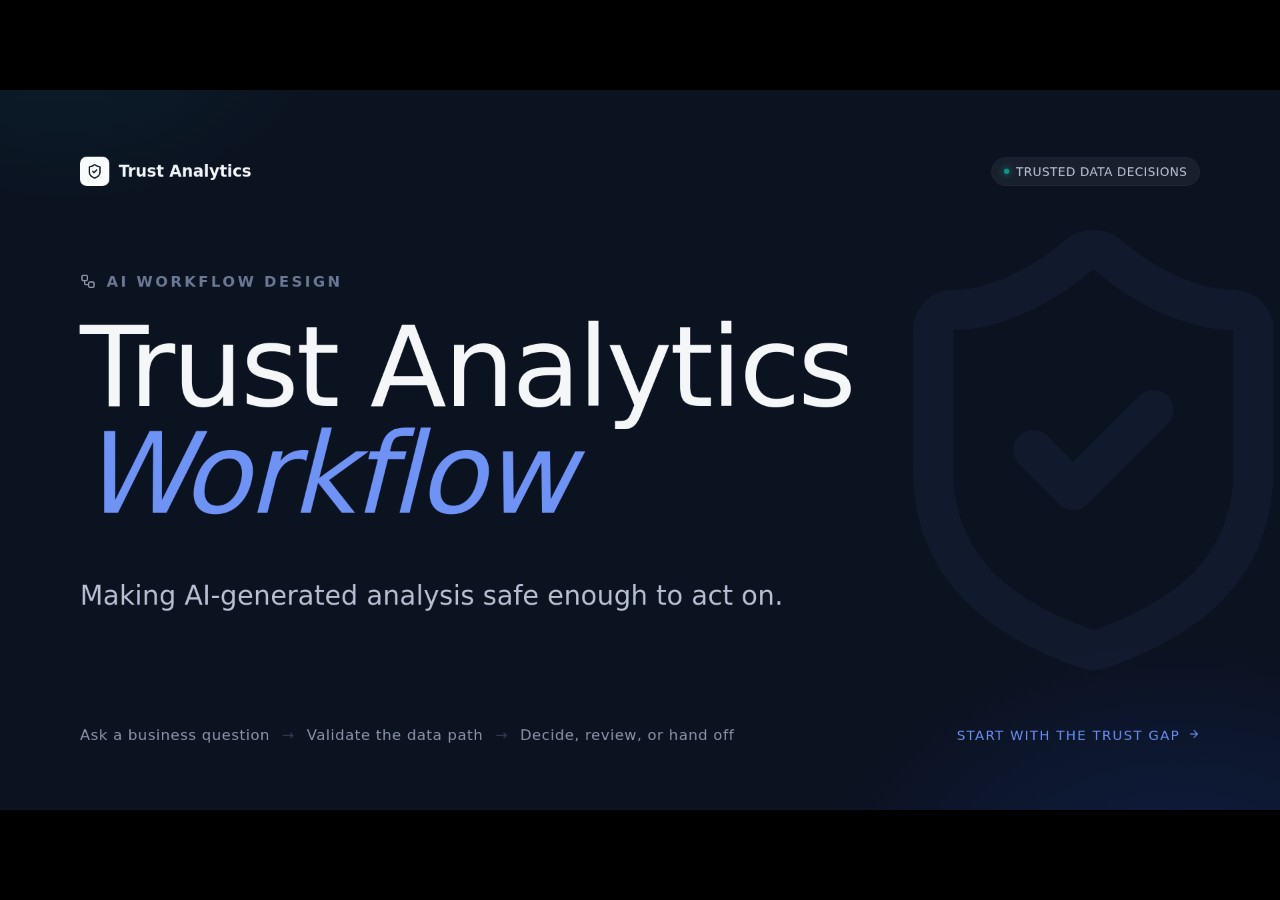
==== deck/index.html @ ba7627d0 "Add trust analytics presentation deck" ====
<!DOCTYPE html>
<html lang="en">
<head>
  <meta charset="UTF-8" />
  <meta name="viewport" content="width=device-width, initial-scale=1.0" />
  <title>Trust Analytics Workflow</title>

  <link rel="preconnect" href="https://api.fontshare.com" crossorigin />
  <link rel="preconnect" href="https://fonts.gstatic.com" crossorigin />
  <link href="https://api.fontshare.com/v2/css?f[]=general-sans@400,500,600,700&display=swap" rel="stylesheet" />
  <link href="https://fonts.googleapis.com/css2?family=JetBrains+Mono:wght@400;500;600&display=swap" rel="stylesheet" />

  <link rel="stylesheet" href="css/tokens.css" />
  <link rel="stylesheet" href="css/base.css" />
  <link rel="stylesheet" href="css/slides.css" />

  <script type="application/json" id="speaker-notes">
[
  "Start with the trust question: AI can produce analysis, but can the business safely act on it?",
  "Use the multi-asset promotion example to make the trust gap concrete: SQL and charts are useful, but teams still need table, transaction, and source checks.",
  "Frame chat as the ideal starting point, then explain why production analytics needs control points around the model.",
  "Present the workflow as a control system: ask, shape, validate, route. The model does not just return text; the product creates a safe next action.",
  "Zoom into routing. A validated answer becomes a trust state: safe, needs evidence, or blocked.",
  "Explain the main design decision: one analysis needs three product surfaces because three users ask different trust questions.",
  "Use the screenshots as product proof: the workflow appears as decision, evidence, and escalation screens.",
  "Make the thesis explicit: UX is not decoration. It narrows the model task and exposes uncertainty.",
  "Close the main story: trusted AI analytics needs answer, evidence, action, and escalation.",
  "Appendix A: show that the UI reads a structured product contract, not raw LLM prose.",
  "Appendix B: show the call path and emphasise explicit cache, failure, and audit states.",
  "Appendix C: show production guardrails: read-only SQL, pre-flight, source reconciliation, audit-first failure, exports, and telemetry."
]
  </script>
</head>
<body>
  <deck-stage width="1920" height="1080" no-rail>

    <section class="slide-dark s-cover" data-label="01 Trust Analytics Workflow">
      <div class="backdrop"></div>
      <span class="ico glyph" data-icon="shield-check" data-size="720" aria-hidden="true"></span>

      <div class="brand-row">
        <div class="brand">
          <span class="logo"><span data-icon="shield-check"></span></span>
          <span>Trust Analytics</span>
        </div>
        <span class="meta-pill"><span class="dot"></span>Trusted data decisions</span>
      </div>

      <div class="hero">
        <span class="eyebrow"><span class="ico" data-icon="workflow"></span>AI workflow design</span>
        <h1>Trust Analytics<br /><span class="accent">Workflow</span></h1>
        <p class="sub">Making AI-generated analysis safe enough to act on.</p>
      </div>

      <div class="footer">
        <div class="footline">
          <span>Ask a business question</span>
          <span class="sep">→</span>
          <span>Validate the data path</span>
          <span class="sep">→</span>
          <span>Decide, review, or hand off</span>
        </div>
        <span class="arrow"><span>Start with the trust gap</span><span class="ico" data-icon="arrow-right" data-size="18"></span></span>
      </div>
    </section>

    <section class="s-problem" data-label="02 The Trust Gap">
      <div class="head">
        <span class="eyebrow"><span class="ico" data-icon="message-circle-question"></span>The problem</span>
        <h1 class="title">AI can generate SQL and charts. People still need a reason to trust them.</h1>
      </div>

      <div class="body">
        <div class="scenario">
          <span class="quote-mark" aria-hidden="true">&ldquo;</span>
          <span class="scenario-label">Client context</span>
          <p class="context-line">A multi-asset trading platform is planning next month's promotion budget across crypto, gold, FX, GSS, and options.</p>
          <p class="hero-question">"Which asset class should we prioritise?"</p>
          <p>The AI can generate SQL and a chart showing crypto as the strongest completed-GTV campaign focus.</p>
          <div class="check-row">
            <span>Which table?</span>
            <span>Pending transactions?</span>
            <span>Finance vs ops?</span>
          </div>
          <p class="closer">Without those checks, teams either over-trust the output or avoid using it.</p>
        </div>

        <div class="flow">
          <div class="row">
            <div class="trust-panel output-panel">
              <span class="panel-kicker">What AI can generate</span>
              <div class="panel-main">
                <span class="panel-icon"><span data-icon="terminal"></span></span>
                <h3>SQL + chart</h3>
              </div>
              <p>Fast, confident, and useful as a first draft.</p>
            </div>

            <div class="gap-column">
              <span class="gap-pill"><span class="ico" data-icon="alert-triangle" data-size="14"></span>Trust gap</span>
              <div class="gap-break" aria-hidden="true">
                <span></span>
                <span class="break-icon"><span data-icon="alert-triangle" data-size="24"></span></span>
                <span></span>
              </div>
              <p>No proof path</p>
            </div>

            <div class="trust-panel decision-panel">
              <span class="panel-kicker">What the business needs</span>
              <div class="panel-main">
                <span class="panel-icon amber"><span data-icon="target"></span></span>
                <h3>Ready for decision</h3>
              </div>
              <p>Clear status: use it, review it, or stop.</p>
            </div>
          </div>
          <p class="caption-row">The gap is the missing proof between a generated output and a business decision.</p>
        </div>
      </div>

      <p class="footnote"><span class="goal">Goal</span>Turn generated analysis into a clear status: use it, review it, or stop.</p>
    </section>

    <section class="s-false-ideal" data-label="03 Chatbox Alone">
      <div class="head split">
        <div>
          <span class="eyebrow"><span class="ico" data-icon="message-circle-question"></span>Starting point</span>
          <h1 class="title">The ideal interface looks like one chatbox. The real workflow needs more structure.</h1>
        </div>
        <p class="lede">The LLM is the engine. The workflow is the control system that makes its output usable.</p>
      </div>

      <div class="compare-grid">
        <article class="compare-card ideal">
          <span class="compare-kicker">Ideal state</span>
          <h2>Ask once. The model infers everything.</h2>
          <p>Metric definition, source choice, SQL, data warnings, and business recommendation all arrive correctly in one response.</p>
          <div class="chat-illustration">
            <div class="ideal-chat-head">
              <span class="mini-dot"></span>
              <span>AI analyst</span>
            </div>
            <div class="chat-bubble user">Which asset class should we prioritise?</div>
            <div class="chat-bubble assistant">
              <strong>Prioritise crypto.</strong>
              <span>18.3B IDR completed GTV · 48% share</span>
            </div>
            <div class="email-widget">
              <span class="widget-label">Ready to send</span>
              <strong>Leadership email draft</strong>
              <p>Recommend crypto as next month's primary growth lane.</p>
            </div>
          </div>
        </article>

        <article class="compare-card reality">
          <span class="compare-kicker">Production reality</span>
          <h2>Good answers still need control points.</h2>
          <p>The model may choose the wrong source, miss a warning, or sound certain when data definitions disagree.</p>
          <div class="risk-list">
            <span><span data-icon="database"></span> Wrong table or grain</span>
            <span><span data-icon="git-fork"></span> Source definition conflict</span>
            <span><span data-icon="alert-triangle"></span> Hidden warning in a confident answer</span>
          </div>
        </article>
      </div>

    </section>

    <section class="s-workflow" data-label="04 Workflow">
      <div class="head split">
        <div>
          <span class="eyebrow"><span class="ico" data-icon="workflow"></span>What I built</span>
          <h1 class="title">A workflow that turns analysis into action.</h1>
        </div>
        <p class="lede">Every answer must carry a status, source evidence, and the next safe action.</p>
      </div>

      <div class="workflow-map workflow-canvas">
        <div class="canvas-topbar">
          <div class="repo-label">
            <span data-icon="workflow"></span>
            <span>trust-analytics / answer workflow</span>
          </div>
          <div class="run-status"><span class="status-dot"></span>Read-only SQL · explicit routing</div>
        </div>

        <div class="canvas-body">
          <div class="node-row">
            <article class="workflow-node node-blue">
              <div class="node-head">
                <span class="node-icon"><span data-icon="message-circle-question"></span></span>
                <div>
                  <span class="node-type">Input</span>
                  <h3>Ask</h3>
                </div>
              </div>
              <p>"Which asset class should we prioritise?"</p>
              <div class="node-meta"><span>Plain English</span><span>Business owner</span></div>
            </article>

            <span class="node-connector"><span></span><span data-icon="arrow-right"></span></span>

            <article class="workflow-node node-teal">
              <div class="node-head">
                <span class="node-icon"><span data-icon="scan-search"></span></span>
                <div>
                  <span class="node-type">Shape</span>
                  <h3>Make intent explicit</h3>
                </div>
              </div>
              <p>Asset class · completed GTV · next month promotion</p>
              <div class="node-meta"><span>Metric</span><span>Period</span><span>Source</span></div>
            </article>

            <span class="node-connector"><span></span><span data-icon="arrow-right"></span></span>

            <article class="workflow-node node-green">
              <div class="node-head">
                <span class="node-icon"><span data-icon="shield-check"></span></span>
                <div>
                  <span class="node-type">Validate</span>
                  <h3>Check the answer</h3>
                </div>
              </div>
              <p>Run SQL, compare sources, surface warnings.</p>
              <div class="node-meta"><span>Read-only</span><span>QA</span><span>Evidence</span></div>
            </article>

            <span class="node-connector"><span></span><span data-icon="arrow-right"></span></span>

            <article class="workflow-node node-router">
              <div class="node-head">
                <span class="node-icon"><span data-icon="git-branch"></span></span>
                <div>
                  <span class="node-type">Route</span>
                  <h3>Pick the next screen</h3>
                </div>
              </div>
              <p>Trust state becomes a product path.</p>
              <div class="node-meta"><span>Safe</span><span>Review</span><span>Blocked</span></div>
            </article>
          </div>

          <div class="route-output-head">
            <div>
              <span class="output-title"><span data-icon="git-branch"></span>Route outputs</span>
              <p>Each validated answer lands in one product surface.</p>
            </div>
          </div>

          <div class="route-grid">
            <article class="route-card use">
              <span class="route-icon"><span data-icon="target"></span></span>
              <div>
                <span class="route-kicker">Safe · Use it</span>
                <h3>Decision view</h3>
                <p>Crypto is ready to recommend, with the warning shown.</p>
              </div>
            </article>
            <article class="route-card review">
              <span class="route-icon"><span data-icon="microscope"></span></span>
              <div>
                <span class="route-kicker">Needs evidence · Review it</span>
                <h3>Evidence view</h3>
                <p>Analyst checks SQL, source choice, and QA notes.</p>
              </div>
            </article>
            <article class="route-card stop">
              <span class="route-icon"><span data-icon="file-warning"></span></span>
              <div>
                <span class="route-kicker">Blocked · Stop</span>
                <h3>Audit handoff</h3>
                <p>Source conflict blocks the decision until resolved.</p>
              </div>
            </article>
          </div>
        </div>
      </div>
    </section>

    <section class="s-route-closeup" data-label="05 Routing Close-up">
      <div class="head split">
        <div>
          <span class="eyebrow"><span class="ico" data-icon="git-branch"></span>Routing close-up</span>
          <h1 class="title">The workflow does not just answer. It decides where the answer belongs.</h1>
        </div>
        <p class="lede">After validation, the product chooses a safe next screen instead of leaving trust as a feeling.</p>
      </div>

      <div class="routing-closeup">
        <article class="validated-card">
          <span class="node-type">Validated answer</span>
          <h3>Crypto has the strongest completed GTV.</h3>
          <p>SQL ran, source policy passed, and one warning remains visible.</p>
          <div class="node-meta"><span>Completed GTV</span><span>October 2025</span><span>Warning shown</span></div>
        </article>

        <div class="routing-split">
          <span class="split-chip"><span data-icon="git-branch"></span>Trust state decides the screen</span>
          <div class="state-track" aria-label="Trust state routes">
            <span class="state-pill safe"><strong>Safe</strong><small>Use it</small></span>
            <span class="state-pill review"><strong>Needs evidence</strong><small>Review it</small></span>
            <span class="state-pill stop"><strong>Blocked</strong><small>Stop</small></span>
          </div>
        </div>

        <div class="route-detail-grid">
          <article class="route-detail use">
            <div class="route-detail-head">
              <span class="route-icon"><span data-icon="target"></span></span>
              <div>
                <span class="route-kicker">Safe</span>
                <h3>Use it</h3>
              </div>
            </div>
            <p>Send the business decision view.</p>
            <div class="route-rule-list">
              <span><strong>Status</strong> Decision-ready</span>
              <span><strong>Screen</strong> /analysis</span>
              <span><strong>Action</strong> Share recommendation</span>
            </div>
          </article>
          <article class="route-detail review">
            <div class="route-detail-head">
              <span class="route-icon"><span data-icon="microscope"></span></span>
              <div>
                <span class="route-kicker">Needs evidence</span>
                <h3>Review it</h3>
              </div>
            </div>
            <p>Open SQL, source choice, QA notes.</p>
            <div class="route-rule-list">
              <span><strong>Status</strong> Analyst check</span>
              <span><strong>Screen</strong> /review</span>
              <span><strong>Action</strong> Verify evidence</span>
            </div>
          </article>
          <article class="route-detail stop">
            <div class="route-detail-head">
              <span class="route-icon"><span data-icon="file-warning"></span></span>
              <div>
                <span class="route-kicker">Blocked</span>
                <h3>Stop</h3>
              </div>
            </div>
            <p>Create an audit handoff with owner path.</p>
            <div class="route-rule-list">
              <span><strong>Status</strong> Source conflict</span>
              <span><strong>Screen</strong> /handoff</span>
              <span><strong>Action</strong> Assign owner</span>
            </div>
          </article>
        </div>
      </div>
    </section>

    <section class="s-views" data-label="06 Three Views">
      <div class="head split">
        <div>
          <span class="eyebrow"><span class="ico" data-icon="users"></span>The design decision</span>
          <h1 class="title">One answer, three user questions.</h1>
        </div>
        <p class="lede">This is not one dashboard with more tabs. It is three different answers to three different human needs.</p>
      </div>

      <div class="cards">
        <div class="persona blue">
          <div class="band">
            <span>Business decision view</span>
            <span class="ico" data-icon="target"></span>
          </div>
          <div class="body">
            <div class="persona-meta">
              <span class="ico-mini"><span data-icon="target"></span></span>
              <span class="label">Decision owner</span>
            </div>
            <p class="ask">"Can I act on this?"</p>
            <p class="desc">Plain-English conclusion, confidence signal, recommended use, boundary, and source warning.</p>
          </div>
        </div>

        <div class="persona navy">
          <div class="band">
            <span>Analyst evidence view</span>
            <span class="ico" data-icon="microscope"></span>
          </div>
          <div class="body">
            <div class="persona-meta">
              <span class="ico-mini"><span data-icon="microscope"></span></span>
              <span class="label">Data practitioner</span>
            </div>
            <p class="ask">"Can I defend this?"</p>
            <p class="desc">Executed SQL, source rationale, comparison rows, QA layers, and challenge notes.</p>
          </div>
        </div>

        <div class="persona amber">
          <div class="band">
            <span>Audit handoff view</span>
            <span class="ico" data-icon="file-warning"></span>
          </div>
          <div class="body">
            <div class="persona-meta">
              <span class="ico-mini"><span data-icon="file-warning"></span></span>
              <span class="label">Risk &amp; compliance</span>
            </div>
            <p class="ask">"Should this be blocked?"</p>
            <p class="desc">Explicit hold state, named source conflict, safe interim use, and a resolution checklist.</p>
          </div>
        </div>
      </div>

    </section>

    <section class="s-proof" data-label="07 Product Proof">
      <div class="head split">
        <div>
          <span class="eyebrow"><span class="ico" data-icon="image"></span>Product surface</span>
          <h1 class="title">The workflow shows up as decisions, evidence, and escalation.</h1>
        </div>
        <p class="lede">The user never receives a raw model answer. They receive a status and a next action.</p>
      </div>

      <div class="proof-grid">
        <article class="proof-shot large">
          <div class="browser compact">
            <div class="chrome">
              <div class="dots"><span></span><span></span><span></span></div>
              <div class="url"><span class="lock"><span data-icon="shield-check" data-size="14"></span></span><span class="host">trust-analytics</span><span class="path">/analysis</span></div>
              <span class="stage-tag">Decision</span>
            </div>
            <div class="frame-body"><img src="img/screenshot-decision.png" alt="Business decision view" /></div>
          </div>
          <h3>Decision-ready answer</h3>
          <p>Recommendation, boundary, warning, and pack actions sit on the same screen.</p>
        </article>

        <article class="proof-shot">
          <div class="browser compact">
            <div class="chrome">
              <div class="dots"><span></span><span></span><span></span></div>
              <div class="url"><span class="lock"><span data-icon="shield-check" data-size="14"></span></span><span class="host">trust-analytics</span><span class="path">/review</span></div>
              <span class="stage-tag">Evidence</span>
            </div>
            <div class="frame-body"><img src="img/screenshot-evidence.png" alt="Analyst evidence view" /></div>
          </div>
          <h3>Defensible evidence</h3>
          <p>Source choice, SQL, reconciliation, and QA stay available for challenge.</p>
        </article>

        <article class="proof-shot">
          <div class="browser compact">
            <div class="chrome">
              <div class="dots"><span></span><span></span><span></span></div>
              <div class="url"><span class="lock"><span data-icon="shield-check" data-size="14"></span></span><span class="host">trust-analytics</span><span class="path">/handoff</span></div>
              <span class="stage-tag amber-text">Hold</span>
            </div>
            <div class="frame-body"><img src="img/screenshot-audit.png" alt="Audit handoff view" /></div>
          </div>
          <h3>Escalation path</h3>
          <p>When sources disagree, the system blocks leadership packaging and names the next step.</p>
        </article>
      </div>
    </section>

    <section class="s-controls" data-label="08 UX As Control System">
      <div class="head split">
        <div>
          <span class="eyebrow"><span class="ico" data-icon="shield-check"></span>Why the workflow improves the model</span>
          <h1 class="title">Good UX does not decorate the LLM. It narrows the task and exposes uncertainty.</h1>
        </div>
        <p class="lede">With the right workflow, even a smaller model can be useful because the product gives it clearer jobs and safer boundaries.</p>
      </div>

      <div class="control-grid">
        <article class="control-card">
          <span class="ico-tile"><span data-icon="scan-search"></span></span>
          <h3>Question shaping</h3>
          <p>Turns vague intent into fields the model and SQL layer can use: objective, period, segment, dimension, output.</p>
          <span class="code-pill">better input</span>
        </article>
        <article class="control-card">
          <span class="ico-tile"><span data-icon="terminal"></span></span>
          <h3>SQL pre-flight</h3>
          <p>Checks whether the query matches the question before the result is trusted.</p>
          <span class="code-pill">fewer wrong answers</span>
        </article>
        <article class="control-card">
          <span class="ico-tile"><span data-icon="git-fork"></span></span>
          <h3>Source reconciliation</h3>
          <p>Compares primary and alternative sources so definition conflicts are visible.</p>
          <span class="code-pill">visible warnings</span>
        </article>
        <article class="control-card">
          <span class="ico-tile"><span data-icon="file-warning"></span></span>
          <h3>Audit handoff</h3>
          <p>Stops the workflow when the data is not safe enough for a leadership decision.</p>
          <span class="code-pill">safer action</span>
        </article>
      </div>

    </section>

    <section class="slide-dark s-reflect" data-label="09 Operating Lesson">
      <div class="head">
        <span class="eyebrow"><span class="ico" data-icon="lightbulb"></span>Operating lesson</span>
        <h1 class="title">The product has to earn trust before the analysis can drive action.</h1>
      </div>

      <div class="points">
        <div class="point">
          <span class="num">1</span>
          <div class="point-body">
            <h3>Chat is powerful, but it is not the whole interface for trusted data work.</h3>
            <p>Free-form answers are fast. Decision workflows need explicit status, evidence, and warnings.</p>
          </div>
        </div>

        <div class="point">
          <span class="num">2</span>
          <div class="point-body">
            <h3>The best UX makes the model more useful.</h3>
            <p>Shaping, validation, and source checks reduce ambiguity before the user sees the answer.</p>
          </div>
        </div>

        <div class="point">
          <span class="num">3</span>
          <div class="point-body">
            <h3>The workflow transfers beyond this fintech example.</h3>
            <p>The same pattern applies anywhere AI analysis needs to become a business decision: answer, evidence, action, escalation.</p>
          </div>
        </div>
      </div>

      <p class="bridge">Appendix: implementation details and production design choices.</p>
    </section>

    <section class="s-appendix s-architecture" data-label="10 Appendix Architecture">
      <div class="head split">
        <div>
          <span class="eyebrow"><span class="ico" data-icon="code"></span>Appendix A</span>
          <h1 class="title">Core architecture: model output is projected into a controlled product contract.</h1>
        </div>
        <p class="lede">The UI does not read raw LLM text. It reads a structured analysis object with status, evidence, warnings, and exports.</p>
      </div>

      <div class="arch-map">
        <div class="arch-column">
          <span class="column-label">Input</span>
          <article class="arch-node blue"><span data-icon="message-circle-question"></span><strong>Business question</strong><small>Plain-English intent</small></article>
          <article class="arch-node"><span data-icon="scan-search"></span><strong>Question shaper</strong><small>Fields + clarification needs</small></article>
        </div>
        <div class="arch-column">
          <span class="column-label">Agent chain</span>
          <article class="arch-node"><span data-icon="map"></span><strong>Planner</strong><small>Metric, grain, source policy</small></article>
          <article class="arch-node"><span data-icon="terminal"></span><strong>SQL agent</strong><small>Query + derivation trace</small></article>
          <article class="arch-node"><span data-icon="database"></span><strong>Read-only execution</strong><small>Single statement SELECT/WITH</small></article>
        </div>
        <div class="arch-column">
          <span class="column-label">Trust layer</span>
          <article class="arch-node green"><span data-icon="shield-check"></span><strong>Pre-flight</strong><small>Intent and source fit</small></article>
          <article class="arch-node green"><span data-icon="git-fork"></span><strong>Source check</strong><small>Cross-source reconciliation</small></article>
          <article class="arch-node green"><span data-icon="check-circle"></span><strong>Trust state</strong><small>Status, evidence, warning route</small></article>
        </div>
        <div class="arch-column">
          <span class="column-label">Product contract</span>
          <article class="arch-node amber"><span data-icon="target"></span><strong>Decision view</strong><small>Use, boundary, warning</small></article>
          <article class="arch-node navy"><span data-icon="microscope"></span><strong>Evidence view</strong><small>SQL, source, QA, challenge</small></article>
          <article class="arch-node amber"><span data-icon="file-warning"></span><strong>Audit handoff</strong><small>Blocked action + owner path</small></article>
        </div>
      </div>
    </section>

    <section class="s-appendix s-call-logic" data-label="11 Appendix Call Logic">
      <div class="head split">
        <div>
          <span class="eyebrow"><span class="ico" data-icon="workflow"></span>Appendix B</span>
          <h1 class="title">Call logic: route every result to the safest next screen.</h1>
        </div>
        <p class="lede">A live path is useful only when failure, cache, and audit states are explicit.</p>
      </div>

      <div class="logic-board">
        <article class="logic-card">
          <span class="logic-step">01</span>
          <h3>Shape request</h3>
          <p><span class="mono">POST /api/question/shape</span> returns field quality, missing context, and recommended analysis path.</p>
        </article>
        <article class="logic-card">
          <span class="logic-step">02</span>
          <h3>Run analysis</h3>
          <p><span class="mono">POST /api/runs</span> starts planner, SQL agent, execution, pre-flight, and QA.</p>
        </article>
        <article class="logic-card decision">
          <span class="logic-step">03</span>
          <h3>Route by status</h3>
          <p><strong>Completed</strong> opens the decision pack. <strong>Audit required</strong> opens handoff. <strong>Failed</strong> never pretends to be verified.</p>
        </article>
        <article class="logic-card">
          <span class="logic-step">04</span>
          <h3>Package output</h3>
          <p>CSV, email, and PPT outputs inherit the same warnings and evidence appendix.</p>
        </article>
      </div>

      <div class="fallback-rule">
        <span class="ico-tile amber"><span data-icon="alert-triangle"></span></span>
        <div>
          <strong>No silent fallback.</strong>
          <p>If live validation is unavailable, the product can show a verified cached result only when it is labeled as cached and carries the original evidence.</p>
        </div>
      </div>
    </section>

    <section class="s-appendix s-guardrails" data-label="12 Appendix Guardrails">
      <div class="head split">
        <div>
          <span class="eyebrow"><span class="ico" data-icon="shield-check"></span>Appendix C</span>
          <h1 class="title">Production-grade design choices behind the workflow.</h1>
        </div>
        <p class="lede">The implementation is intentionally narrow where trust matters and flexible where users need output.</p>
      </div>

      <div class="guardrail-grid">
        <article class="guardrail">
          <span class="guardrail-icon"><span data-icon="database"></span></span>
          <h3>Read-only SQL</h3>
          <p>Only SELECT/WITH queries pass. Multiple statements and mutating keywords are blocked.</p>
          <span class="mono">sql_runner.validate_read_only_sql</span>
        </article>
        <article class="guardrail">
          <span class="guardrail-icon"><span data-icon="scan-search"></span></span>
          <h3>Pre-flight validation</h3>
          <p>Checks source, filters, aggregation, and answer shape before QA sees the result.</p>
          <span class="mono">pre_flight.py</span>
        </article>
        <article class="guardrail">
          <span class="guardrail-icon"><span data-icon="git-fork"></span></span>
          <h3>Source reconciliation</h3>
          <p>Compares canonical and alternative sources, then names the disagreement instead of hiding it.</p>
          <span class="mono">layer_b.py</span>
        </article>
        <article class="guardrail">
          <span class="guardrail-icon"><span data-icon="file-warning"></span></span>
          <h3>Audit-first failure mode</h3>
          <p>When the answer is not safe enough, the user gets a handoff path rather than a confident guess.</p>
          <span class="mono">workflow.py → audit_handoff</span>
        </article>
        <article class="guardrail">
          <span class="guardrail-icon"><span data-icon="presentation"></span></span>
          <h3>Decision pack export</h3>
          <p>PPT, CSV, and email outputs carry the same source warning and evidence trail.</p>
          <span class="mono">portal.make_pptx</span>
        </article>
        <article class="guardrail">
          <span class="guardrail-icon"><span data-icon="refresh-cw"></span></span>
          <h3>Operational telemetry</h3>
          <p>API calls and export events are tracked so the workflow can be improved with usage evidence.</p>
          <span class="mono">telemetry.record_event</span>
        </article>
      </div>
    </section>

  </deck-stage>

  <script src="js/deck-stage.js"></script>
  <script src="js/icons.js"></script>
  <script src="js/pins.js"></script>
</body>
</html>
---- deck/css/tokens.css ----
/* Trust Analytics Portal design tokens */
:root {
  /* Surfaces */
  --bg-canvas: #F4F6F8;
  --bg-dark: #0B1220;
  --bg-dark-elev: #131B2C;
  --surface: #FFFFFF;
  --surface-tint-blue: #F5F8FF;
  --surface-tint-green: #ECFDF3;
  --surface-tint-amber: #FFFAEB;
  --surface-tint-purple: #F4EBFF;
  --surface-tint-slate: #F3F5F8;

  /* Borders */
  --border-hairline: #E4E7EC;
  --border-strong: #CFD4DC;
  --border-dark: #1F2A40;

  /* Text */
  --text-primary: #0B1220;
  --text-secondary: #475467;
  --text-muted: #98A2B3;
  --text-on-dark: #F4F6F8;
  --text-on-dark-muted: #8B95A9;

  /* Brand */
  --accent-blue: #1F4FD8;
  --accent-blue-deep: #1740B5;
  --accent-blue-soft: #DCE6FB;
  --success: #067647;
  --success-soft: #ECFDF3;
  --warning: #B54708;
  --warning-soft: #FFFAEB;
  --info-purple: #6941C6;
  --info-purple-soft: #F4EBFF;
  --teal: #0D9488;
  --teal-soft: #CCFBF1;

  /* Type scale @ 1920x1080 */
  --type-eyebrow: 22px;
  --type-title: 92px;
  --type-title-sm: 72px;
  --type-subtitle: 36px;
  --type-body: 28px;
  --type-body-lg: 30px;
  --type-caption: 24px;
  --type-mono: 22px;
  --type-mark: 28px;

  /* Padding & gaps */
  --pad-top: 110px;
  --pad-bottom: 90px;
  --pad-x: 120px;
  --gap-title: 56px;
  --gap-item: 32px;
  --gap-tight: 16px;

  /* Radii */
  --r-pill: 999px;
  --r-card: 14px;
  --r-button: 8px;

  /* Letter spacing */
  --track-eyebrow: 0.18em;
  --track-tight: -0.015em;

  /* Fonts */
  --font-sans: "General Sans", ui-sans-serif, system-ui, -apple-system, "Helvetica Neue", Arial, sans-serif;
  --font-mono: "JetBrains Mono", ui-monospace, SFMono-Regular, Menlo, monospace;
}
---- deck/css/base.css ----
* { box-sizing: border-box; }
html, body { margin: 0; padding: 0; background: #000; font-family: var(--font-sans); color: var(--text-primary); -webkit-font-smoothing: antialiased; }

deck-stage { font-family: var(--font-sans); }

/* Slide canvas defaults */
section {
  font-family: var(--font-sans);
  color: var(--text-primary);
  background: var(--bg-canvas);
  overflow: hidden;
}

/* Reusable type primitives */
.eyebrow {
  font-family: var(--font-sans);
  font-size: var(--type-eyebrow);
  font-weight: 600;
  text-transform: uppercase;
  letter-spacing: var(--track-eyebrow);
  color: var(--text-muted);
  display: inline-flex;
  align-items: center;
  gap: 14px;
}
.eyebrow .ico { width: 26px; height: 26px; color: var(--text-secondary); stroke-width: 2; }

.title {
  font-family: var(--font-sans);
  font-weight: 600;
  font-size: var(--type-title);
  letter-spacing: var(--track-tight);
  line-height: 1.02;
  color: var(--text-primary);
  margin: 0;
}

.subtitle {
  font-family: var(--font-sans);
  font-weight: 400;
  font-size: var(--type-subtitle);
  line-height: 1.25;
  color: var(--text-secondary);
  margin: 0;
}

.caption {
  font-family: var(--font-sans);
  font-size: var(--type-caption);
  font-style: italic;
  color: var(--accent-blue);
  letter-spacing: var(--track-tight);
}

.mono { font-family: var(--font-mono); font-feature-settings: "ss01" on; }

/* Cards */
.card {
  background: var(--surface);
  border: 1px solid var(--border-hairline);
  border-radius: var(--r-card);
  padding: 40px;
}

/* Status pill */
.pill {
  display: inline-flex;
  align-items: center;
  gap: 8px;
  height: 36px;
  padding: 0 16px;
  border-radius: var(--r-pill);
  font-size: 18px;
  font-weight: 500;
  letter-spacing: 0.01em;
}
.pill .dot { width: 8px; height: 8px; border-radius: 50%; background: currentColor; }
.pill.green   { background: var(--success-soft); color: var(--success); }
.pill.amber   { background: var(--warning-soft); color: var(--warning); }
.pill.blue    { background: var(--accent-blue-soft); color: var(--accent-blue-deep); }
.pill.purple  { background: var(--info-purple-soft); color: var(--info-purple); }
.pill.teal    { background: var(--teal-soft); color: var(--teal); }

/* Brand mark */
.brand {
  display: inline-flex;
  align-items: center;
  gap: 14px;
  font-weight: 600;
  font-size: 24px;
  letter-spacing: -0.005em;
}
.brand .logo {
  width: 44px; height: 44px; border-radius: 10px;
  background: var(--bg-dark);
  display: inline-grid; place-items: center;
  color: #fff;
  flex: 0 0 auto;
}
.brand .logo > span {
  width: 100%;
  height: 100%;
  display: grid;
  place-items: center;
}
.brand .logo svg { width: 24px; height: 24px; stroke-width: 2; display: block; }

/* Slide layout helpers */
.slide-pad {
  width: 100%; height: 100%;
  padding: var(--pad-top) var(--pad-x) var(--pad-bottom);
  display: flex; flex-direction: column;
}
.slide-pad .head { display: flex; flex-direction: column; gap: 22px; }
.slide-pad .head .title { margin-top: 6px; }

/* Slide counter chip pulled from deck-stage shadow root — not used; deck-stage provides */

/* Dark slide variants */
.slide-dark { background: var(--bg-dark); color: var(--text-on-dark); }
.slide-dark .title { color: var(--text-on-dark); }
.slide-dark .subtitle { color: var(--text-on-dark-muted); }
.slide-dark .eyebrow { color: #6B7794; }
.slide-dark .eyebrow .ico { color: #8B95A9; }
.slide-dark .caption { color: #9CB6F5; }
.slide-dark .brand .logo { background: #FFFFFF; color: var(--bg-dark); }

/* Icon utility */
.ico { stroke-width: 2; }
---- deck/css/slides.css ----
/* =========================================================
   SLIDE 1 — Cover
   ========================================================= */
.s-cover { position: relative; padding: 100px var(--pad-x); display: flex; flex-direction: column; justify-content: space-between; }
.s-cover .brand-row { display: flex; align-items: center; justify-content: space-between; }
.s-cover .brand-row .meta-pill {
  display: inline-flex; align-items: center; gap: 10px;
  font-size: 18px; font-weight: 500; letter-spacing: 0.04em;
  text-transform: uppercase;
  padding: 10px 18px; border-radius: var(--r-pill);
  background: rgba(255,255,255,0.06); color: #BFC8DC;
  border: 1px solid #1F2A40;
}
.s-cover .meta-pill .dot { width: 8px; height: 8px; border-radius: 50%; background: var(--teal); box-shadow: 0 0 12px var(--teal); }

.s-cover .hero { display: flex; flex-direction: column; gap: 36px; max-width: 1500px; }
.s-cover .hero .eyebrow { color: #6B7794; }
.s-cover .hero h1 {
  font-size: 168px;
  line-height: 0.95;
  letter-spacing: -0.025em;
  font-weight: 500;
  margin: 0;
  color: #F4F6F8;
}
.s-cover .hero h1 .accent { color: #6F92F5; font-style: italic; font-weight: 400; }
.s-cover .hero .sub { font-size: 40px; line-height: 1.3; color: #B7C0D2; font-weight: 400; max-width: 1300px; }

.s-cover .footer { display: flex; align-items: center; justify-content: space-between; }
.s-cover .footer .footline {
  font-size: 22px; color: #8B95A9; letter-spacing: 0.04em;
  display: flex; align-items: center; gap: 18px;
}
.s-cover .footer .footline .sep { color: #2F3A52; }
.s-cover .footer .arrow {
  display: inline-flex; align-items: center; gap: 12px;
  color: #6F92F5; font-size: 20px; letter-spacing: 0.1em; text-transform: uppercase;
}

/* Subtle backdrop motif */
.s-cover .backdrop {
  position: absolute; inset: 0; pointer-events: none;
  background:
    radial-gradient(900px 600px at 92% 110%, rgba(31,79,216,0.18), transparent 60%),
    radial-gradient(700px 500px at 5% -10%, rgba(13,148,136,0.10), transparent 60%);
}
.s-cover .glyph {
  position: absolute; right: -80px; top: 50%; transform: translateY(-50%);
  width: 720px; height: 720px; opacity: 0.06; color: #6F92F5;
}

/* =========================================================
   SLIDE 2 — The Trust Gap
   ========================================================= */
.s-problem { padding: 86px var(--pad-x) 74px; display: flex; flex-direction: column; gap: 44px; }
.s-problem .head { display: flex; flex-direction: column; gap: 22px; }
.s-problem .body { display: grid; grid-template-columns: 1.05fr 0.95fr; gap: 60px; flex: 1; }

.scenario {
  background: var(--surface);
  border: 1px solid var(--border-hairline);
  border-radius: var(--r-card);
  padding: 46px 52px 42px;
  display: flex; flex-direction: column; gap: 22px;
  position: relative;
}
.scenario .quote-mark {
  position: absolute; top: -20px; right: 32px;
  font-family: "General Sans", serif;
  font-size: 200px; line-height: 1; color: var(--accent-blue-soft);
  font-weight: 600; user-select: none;
  z-index: 0; opacity: 0.85;
}
.scenario > p { position: relative; z-index: 1; }
.scenario p { margin: 0; font-size: 25px; line-height: 1.38; color: var(--text-secondary); }
.scenario p strong { color: var(--text-primary); font-weight: 600; }
.scenario .closer { font-style: italic; color: var(--accent-blue); font-weight: 500; }
.scenario .scenario-label {
  position: relative;
  z-index: 1;
  font-family: var(--font-mono);
  font-size: 14px;
  letter-spacing: 0.18em;
  text-transform: uppercase;
  color: var(--text-muted);
  font-weight: 600;
}
.scenario .context-line {
  position: relative;
  z-index: 1;
  font-size: 27px;
  color: var(--text-secondary);
}
.scenario .hero-question {
  position: relative;
  z-index: 1;
  font-size: 38px;
  line-height: 1.18;
  letter-spacing: -0.015em;
  color: var(--text-primary);
  font-weight: 600;
}
.scenario .check-row {
  position: relative;
  z-index: 1;
  display: grid;
  grid-template-columns: repeat(3, 1fr);
  gap: 12px;
}
.scenario .check-row span {
  border-radius: 10px;
  border: 1px solid #F3D6A4;
  background: var(--warning-soft);
  color: #7A2E0E;
  padding: 13px 14px;
  font-size: 17px;
  line-height: 1.18;
  font-weight: 600;
  text-align: center;
}

.flow {
  display: flex; flex-direction: column; gap: 24px; justify-content: center;
}
.flow .row {
  display: grid;
  grid-template-columns: minmax(0, 1fr) 170px minmax(0, 1fr);
  align-items: stretch;
  gap: 22px;
}
.trust-panel {
  background: var(--surface);
  border: 1px solid var(--border-hairline);
  border-radius: var(--r-card);
  padding: 30px 34px;
  min-height: 260px;
  display: flex;
  flex-direction: column;
  justify-content: center;
  gap: 22px;
}
.trust-panel.output-panel { border-top: 5px solid var(--accent-blue); }
.trust-panel.decision-panel { border-top: 5px solid var(--warning); }
.panel-kicker {
  font-family: var(--font-mono);
  font-size: 13px;
  letter-spacing: 0.16em;
  text-transform: uppercase;
  color: var(--text-muted);
  font-weight: 700;
}
.panel-main {
  display: grid;
  grid-template-columns: 54px minmax(0, 1fr);
  gap: 16px;
  align-items: center;
}
.panel-icon {
  width: 54px;
  height: 54px;
  border-radius: 16px;
  background: var(--surface-tint-blue);
  color: var(--accent-blue-deep);
  display: grid;
  place-items: center;
}
.panel-icon.amber {
  background: var(--surface-tint-amber);
  color: var(--warning);
}
.panel-icon svg {
  width: 27px;
  height: 27px;
  display: block;
}
.panel-main h3 {
  margin: 0;
  font-size: 30px;
  line-height: 1.08;
  letter-spacing: -0.02em;
  color: var(--text-primary);
  text-wrap: balance;
}
.trust-panel p {
  margin: 0;
  font-size: 20px;
  line-height: 1.34;
  color: var(--text-secondary);
  text-wrap: pretty;
}
.gap-column {
  min-height: 260px;
  display: flex;
  flex-direction: column;
  align-items: center;
  justify-content: center;
  gap: 16px;
}
.gap-column .gap-pill {
  display: inline-flex;
  align-items: center;
  justify-content: center;
  gap: 7px;
  background: var(--warning-soft);
  color: var(--warning);
  border: 1px solid #F3D6A4;
  border-radius: var(--r-pill);
  padding: 9px 16px;
  font-size: 14px;
  font-weight: 700;
  line-height: 1;
  letter-spacing: 0.12em;
  text-transform: uppercase;
  white-space: nowrap;
}
.gap-column .gap-pill svg { width: 14px; height: 14px; display: block; }
.gap-break {
  width: 100%;
  display: grid;
  grid-template-columns: 1fr 48px 1fr;
  align-items: center;
  gap: 10px;
}
.gap-break > span:not(.break-icon) {
  height: 2px;
  background: repeating-linear-gradient(90deg, #D0D5DD 0 9px, transparent 9px 16px);
}
.gap-break > span:first-child {
  transform: translateY(-8px) rotate(9deg);
  transform-origin: right center;
}
.gap-break > span:last-child {
  transform: translateY(8px) rotate(-9deg);
  transform-origin: left center;
}
.break-icon {
  width: 48px;
  height: 48px;
  border-radius: 50%;
  display: grid;
  place-items: center;
  background: #FFF3E0;
  border: 1px solid #F3D6A4;
  color: var(--warning);
  box-shadow: 0 0 0 7px rgba(181,71,8,0.08);
}
.break-icon svg { width: 24px; height: 24px; display: block; }
.gap-column p {
  margin: 0;
  font-family: var(--font-mono);
  font-size: 11px;
  letter-spacing: 0.14em;
  text-transform: uppercase;
  color: #B54708;
  white-space: nowrap;
}

.flow-node {
  background: var(--surface);
  border: 1px solid var(--border-hairline);
  border-radius: var(--r-card);
  padding: 0 16px;
  display: grid;
  grid-template-rows: 48px 20px 52px;
  gap: 8px;
  align-items: center;
  justify-content: center;
  text-align: center;
  width: 128px;
  height: 170px;
}
.flow-node .ico-tile {
  width: 46px; height: 46px; border-radius: 12px;
  display: grid; place-items: center;
  background: var(--surface-tint-slate); color: var(--text-secondary);
}
.flow-node .ico-tile.blue { background: var(--accent-blue-soft); color: var(--accent-blue-deep); }
.flow-node .ico-tile.amber { background: var(--surface-tint-amber); color: var(--warning); }
.flow-node .ico-tile.green { background: var(--surface-tint-green); color: var(--success); }
.flow-node .ico-tile svg { width: 23px; height: 23px; display: block; }
.flow-node .label {
  font-size: 12px;
  font-weight: 700;
  letter-spacing: 0.16em;
  text-transform: uppercase;
  color: var(--text-muted);
  line-height: 1;
  align-self: center;
}
.flow-node .name {
  max-width: 104px;
  font-size: 22px;
  line-height: 1.08;
  color: var(--text-primary);
  font-weight: 650;
  letter-spacing: -0.01em;
  align-self: start;
  display: flex;
  align-items: flex-start;
  justify-content: center;
  min-height: 52px;
}

.flow .connector {
  display: flex; align-items: center; justify-content: center;
  color: var(--border-strong);
  position: relative;
  height: 170px;
}
.flow .connector svg { width: 36px; height: 36px; }

.flow .gap-marker {
  display: flex; flex-direction: column; align-items: center; justify-content: center; gap: 10px;
  color: var(--warning);
  width: 100%;
  min-height: 170px;
}
.flow .gap-marker .gap-pill {
  display: inline-flex;
  align-items: center;
  justify-content: center;
  gap: 7px;
  background: var(--warning-soft);
  color: var(--warning);
  border: 1px solid #F3D6A4;
  border-radius: var(--r-pill);
  padding: 8px 15px;
  font-size: 14px; font-weight: 700;
  line-height: 1;
  letter-spacing: 0.12em; text-transform: uppercase;
  white-space: nowrap;
}
.flow .gap-marker .gap-pill svg { display: block; width: 14px; height: 14px; }
.flow .gap-visual {
  width: 100%;
  display: grid;
  grid-template-columns: 1fr 42px 1fr;
  align-items: center;
  gap: 8px;
}
.flow .gap-visual .bridge-line {
  height: 2px;
  background: repeating-linear-gradient(
    90deg,
    #D0D5DD 0 10px,
    transparent 10px 17px
  );
}
.flow .gap-visual .bridge-line:first-child {
  transform: translateY(-7px) rotate(8deg);
  transform-origin: right center;
}
.flow .gap-visual .bridge-line:last-child {
  transform: translateY(7px) rotate(-8deg);
  transform-origin: left center;
}
.flow .gap-crack {
  width: 42px;
  height: 42px;
  border-radius: 50%;
  display: grid;
  place-items: center;
  background: #FFF3E0;
  border: 1px solid #F3D6A4;
  box-shadow: 0 0 0 6px rgba(181,71,8,0.08);
}
.flow .gap-crack svg { width: 22px; height: 22px; }
.flow .gap-caption {
  font-family: var(--font-mono);
  font-size: 10px;
  letter-spacing: 0.12em;
  text-transform: uppercase;
  color: #B54708;
  white-space: nowrap;
}

.flow .caption-row { font-size: 22px; color: var(--text-secondary); font-style: italic; margin-top: 14px; }

.s-problem .footnote { color: var(--text-secondary); font-size: 26px; }
.s-problem .footnote .goal { color: var(--accent-blue); font-weight: 600; letter-spacing: 0.12em; text-transform: uppercase; font-size: 18px; margin-right: 12px; }

/* =========================================================
   SLIDE 3 — The System
   ========================================================= */
.s-system { padding: 90px var(--pad-x) 70px; display: flex; flex-direction: column; gap: 36px; }
.s-system .head { display: flex; align-items: flex-end; justify-content: space-between; gap: 40px; }
.s-system .head .right-meta { color: var(--text-muted); font-size: 18px; letter-spacing: 0.16em; text-transform: uppercase; font-weight: 500; padding-bottom: 10px; }

.diagram-wrap {
  background: var(--surface);
  border: 1px solid var(--border-hairline);
  border-radius: var(--r-card);
  padding: 28px;
  flex: 1;
  display: flex; flex-direction: column;
  min-height: 0;
}
.diagram-wrap svg { width: 100%; height: 100%; }

.screenshots {
  display: grid; grid-template-columns: repeat(3, 1fr); gap: 24px;
  height: 260px;
}
.shot {
  position: relative;
  border: 1.5px dashed #B6BFCC;
  border-radius: var(--r-card);
  background:
    repeating-linear-gradient(135deg, rgba(184,193,207,0.08) 0 12px, transparent 12px 24px),
    var(--surface);
  display: flex; flex-direction: column; align-items: flex-start; justify-content: space-between;
  padding: 22px 24px;
  overflow: hidden;
}
.shot .icon-row { display: flex; align-items: center; gap: 12px; color: var(--text-muted); }
.shot .icon-row svg { width: 28px; height: 28px; }
.shot .icon-row .view-label { font-size: 20px; font-weight: 600; color: var(--text-secondary); letter-spacing: -0.005em; }
.shot .file { font-family: var(--font-mono); font-size: 18px; color: var(--text-secondary); }
.shot .ratio { position: absolute; top: 22px; right: 24px; font-family: var(--font-mono); font-size: 14px; color: var(--text-muted); white-space: nowrap; }

/* =========================================================
   SLIDE 4 — Three Views, Three Personas
   ========================================================= */
.s-views { padding: var(--pad-top) var(--pad-x) var(--pad-bottom); display: flex; flex-direction: column; gap: 48px; }
.s-views .cards { display: grid; grid-template-columns: repeat(3, 1fr); gap: 28px; align-items: stretch; }

.persona {
  background: var(--surface);
  border: 1px solid var(--border-hairline);
  border-radius: var(--r-card);
  display: flex; flex-direction: column;
  overflow: hidden;
  min-height: 420px;
  height: 100%;
  box-shadow: 0 16px 42px -34px rgba(11,18,32,0.28);
}
.persona .band {
  padding: 24px 32px;
  display: flex; align-items: center; justify-content: space-between;
  font-size: 26px; font-weight: 600;
  letter-spacing: -0.005em;
  color: var(--text-on-dark);
  border-bottom: 1px solid transparent;
}
.persona .band .ico { width: 28px; height: 28px; }
.persona.blue   .band { background: var(--accent-blue); color: #fff; }
.persona.navy   .band { background: var(--bg-dark); color: #fff; }
.persona.amber  .band { background: #B54708; color: #FFF8E7; }

.persona .body { padding: 32px 36px 36px; display: flex; flex-direction: column; gap: 22px; flex: 1; }
.persona .persona-meta { display: flex; align-items: center; gap: 12px; }
.persona .persona-meta .ico-mini {
  width: 36px; height: 36px; border-radius: 10px;
  display: grid; place-items: center;
}
.persona .persona-meta .ico-mini svg { width: 20px; height: 20px; }
.persona.blue  .persona-meta .ico-mini { background: var(--accent-blue-soft); color: var(--accent-blue-deep); }
.persona.navy  .persona-meta .ico-mini { background: var(--surface-tint-slate); color: var(--text-primary); }
.persona.amber .persona-meta .ico-mini { background: var(--surface-tint-amber); color: var(--warning); }
.persona .persona-meta .label { font-size: 18px; letter-spacing: 0.14em; text-transform: uppercase; color: var(--text-muted); font-weight: 600; font-style: italic; }

.persona .ask {
  font-style: italic; font-size: 30px; line-height: 1.25;
  color: var(--text-primary); font-weight: 500;
  letter-spacing: -0.01em;
  padding-left: 18px;
  border-left: 3px solid var(--accent-blue-soft);
}
.persona.amber .ask { border-left-color: #F3D6A4; }
.persona.navy  .ask { border-left-color: #D8DFEC; }

.persona .desc { font-size: 22px; line-height: 1.45; color: var(--text-secondary); }

.s-views .footer-caption { font-size: 26px; font-style: italic; color: var(--accent-blue); }

/* =========================================================
   SLIDE 5 — Reflection
   ========================================================= */
.s-reflect { padding: var(--pad-top) var(--pad-x) var(--pad-bottom); display: flex; flex-direction: column; gap: 64px; }
.s-reflect .head { display: flex; flex-direction: column; gap: 22px; }
.s-reflect .points { display: flex; flex-direction: column; gap: 48px; max-width: 1500px; }
.s-reflect .point { display: grid; grid-template-columns: 96px 1fr; gap: 36px; align-items: flex-start; }
.s-reflect .num {
  width: 76px; height: 76px;
  border-radius: 50%;
  background: var(--teal);
  color: #0B1220;
  display: grid; place-items: center;
  font-size: 34px; font-weight: 600;
  font-family: var(--font-sans);
  box-shadow: 0 0 0 6px rgba(13,148,136,0.18);
}
.s-reflect .point-body h3 {
  margin: 6px 0 14px;
  font-size: 38px; line-height: 1.2; font-weight: 600;
  color: var(--text-on-dark); letter-spacing: -0.015em;
}
.s-reflect .point-body p {
  margin: 0; font-size: 26px; line-height: 1.45; color: #B7C0D2;
  max-width: 1280px;
}

.s-reflect .bridge {
  margin-top: 8px;
  font-size: 22px; color: #6B7794; font-style: italic;
  letter-spacing: -0.005em;
}

/* =========================================================
   ARCHITECTURE DIAGRAM nodes (rendered via foreignObject)
   ========================================================= */
.diag-node {
  background: #FFFFFF;
  border: 1px solid var(--border-hairline);
  border-radius: 12px;
  height: 100%;
  padding: 14px 16px;
  display: flex; align-items: center; gap: 14px;
  box-shadow: 0 1px 0 rgba(11,18,32,0.02);
}
.diag-node.primary { border-color: #C7D5F7; background: #FFFFFF; }
.diag-node.green { border-color: #C7E5D6; background: #FFFFFF; }
.diag-node.out { padding: 12px 16px; }
.diag-node.blue-band  { box-shadow: inset 4px 0 0 var(--accent-blue); }
.diag-node.navy-band  { box-shadow: inset 4px 0 0 var(--bg-dark); }
.diag-node.amber-band { box-shadow: inset 4px 0 0 var(--warning); }

.diag-ico {
  width: 40px; height: 40px; border-radius: 10px;
  background: var(--surface-tint-slate); color: var(--text-secondary);
  display: inline-grid; place-items: center; flex: 0 0 auto;
}
.diag-ico svg { width: 22px; height: 22px; }
.diag-ico.blue { background: var(--accent-blue-soft); color: var(--accent-blue-deep); }
.diag-ico.green { background: var(--success-soft); color: var(--success); }
.diag-ico.amber { background: var(--surface-tint-amber); color: var(--warning); }
.diag-ico.navy { background: #E5E9F0; color: var(--bg-dark); }

.diag-text { display: flex; flex-direction: column; gap: 3px; min-width: 0; }
.diag-name { font-family: var(--font-sans); font-weight: 600; font-size: 18px; color: var(--text-primary); letter-spacing: -0.005em; line-height: 1.2; }
.diag-sub  { font-family: var(--font-mono); font-weight: 400; font-size: 13px; color: var(--text-muted); letter-spacing: 0.01em; }

/* Exports cluster */
.exports {
  background: #FFFFFF;
  border: 1px dashed #CFD4DC;
  border-radius: 12px;
  height: 100%;
  padding: 14px 18px;
  display: flex; flex-direction: column; gap: 10px;
  justify-content: center;
}
.exports-label {
  font-family: var(--font-mono); font-size: 12px;
  color: var(--text-muted); letter-spacing: 0.18em; text-transform: uppercase;
}
.exports-row { display: flex; gap: 10px; flex-wrap: wrap; }
.export-chip {
  display: inline-flex; align-items: center; gap: 8px;
  height: 36px; padding: 0 14px;
  background: var(--surface-tint-slate); color: var(--text-secondary);
  border-radius: var(--r-pill);
  font-family: var(--font-mono); font-size: 14px; font-weight: 500;
  letter-spacing: 0.04em;
}
.export-chip svg { width: 16px; height: 16px; }

/* =========================================================
   AGENDA (Slide 2)
   ========================================================= */
.s-agenda { padding: var(--pad-top) var(--pad-x) var(--pad-bottom); display: flex; flex-direction: column; gap: 56px; }
.s-agenda .head { display: flex; flex-direction: column; gap: 22px; }
.s-agenda .lede { font-size: 30px; color: var(--text-secondary); max-width: 1400px; margin: 0; line-height: 1.35; }
.s-agenda .lede em { color: var(--accent-blue); font-style: italic; font-weight: 500; }

.agenda-grid {
  display: grid;
  grid-template-columns: repeat(5, 1fr);
  gap: 24px;
  flex: 1;
  min-height: 0;
}
.agenda-item {
  background: var(--surface);
  border: 1px solid var(--border-hairline);
  border-radius: var(--r-card);
  padding: 32px 28px 30px;
  display: flex; flex-direction: column; gap: 18px;
  position: relative;
}
.agenda-item .num {
  font-family: var(--font-mono);
  font-size: 14px; letter-spacing: 0.16em;
  color: var(--text-muted);
}
.agenda-item .ico-tile {
  width: 48px; height: 48px; border-radius: 12px;
  background: var(--surface-tint-slate); color: var(--text-secondary);
  display: grid; place-items: center;
}
.agenda-item .ico-tile svg { width: 24px; height: 24px; }
.agenda-item h4 {
  margin: 0;
  font-size: 24px; font-weight: 600;
  line-height: 1.2; letter-spacing: -0.01em;
  color: var(--text-primary);
}
.agenda-item p {
  margin: 0; font-size: 18px; line-height: 1.45;
  color: var(--text-secondary);
}
/* Agenda — let cards sit at natural height */
.agenda-grid { align-content: start; }
.agenda-item { min-height: 360px; }
.agenda-item .arrow {
  margin-top: auto;
  display: inline-flex; align-items: center; gap: 8px;
  font-family: var(--font-mono); font-size: 12px;
  letter-spacing: 0.16em; text-transform: uppercase;
  color: var(--text-muted);
  padding-top: 14px;
  border-top: 1px solid var(--border-hairline);
}
.agenda-item.accent .arrow { color: var(--accent-blue); }
.agenda-item .arrow svg { width: 14px; height: 14px; }

.agenda-time {
  display: flex; align-items: center; gap: 32px;
  color: var(--text-muted); font-size: 20px;
  letter-spacing: 0.04em;
}
.agenda-time .chip {
  font-family: var(--font-mono); font-size: 14px;
  letter-spacing: 0.18em; text-transform: uppercase;
  background: var(--surface-tint-slate);
  border: 1px solid var(--border-hairline);
  border-radius: var(--r-pill);
  padding: 8px 14px;
  color: var(--text-secondary);
}

/* =========================================================
   DEEP-DIVE VIEW SLIDES (6, 7, 8)
   ========================================================= */
.s-view-deep { padding: 90px var(--pad-x) 80px; display: grid; gap: 60px; grid-template-rows: auto 1fr; }
.s-view-deep.layout-left  { grid-template-columns: 1fr; }
.s-view-deep .head { display: flex; justify-content: space-between; align-items: flex-end; gap: 40px; }
.s-view-deep .head .left { display: flex; flex-direction: column; gap: 18px; }
.s-view-deep .head .stage-chip {
  display: inline-flex; align-items: center; gap: 10px;
  font-family: var(--font-mono); font-size: 14px;
  letter-spacing: 0.16em; text-transform: uppercase;
  color: var(--text-muted);
}
.s-view-deep .head .stage-chip .pill {
  background: var(--surface-tint-slate);
  color: var(--text-secondary);
  height: 30px; padding: 0 12px;
  font-size: 13px;
}
.s-view-deep .head .title { font-size: 72px; }

.s-view-deep .body {
  display: grid;
  gap: 56px;
  align-items: stretch;
  min-height: 0;
}
.s-view-deep.layout-left  .body { grid-template-columns: 1.25fr 1fr; }
.s-view-deep.layout-right .body { grid-template-columns: 1fr 1.25fr; }

/* Browser frame */
.browser {
  background: #FFFFFF;
  border: 1px solid var(--border-hairline);
  border-radius: 14px;
  overflow: hidden;
  box-shadow:
    0 1px 0 rgba(11,18,32,0.04),
    0 28px 60px -28px rgba(11,18,32,0.28),
    0 14px 36px -20px rgba(11,18,32,0.16);
  display: flex; flex-direction: column;
  height: 100%; min-height: 0;
  position: relative;
}
.browser .chrome {
  height: 46px;
  display: flex; align-items: center; gap: 14px;
  padding: 0 18px;
  background: #FAFBFC;
  border-bottom: 1px solid var(--border-hairline);
  flex: 0 0 auto;
}
.browser .dots { display: flex; gap: 8px; }
.browser .dots span { width: 12px; height: 12px; border-radius: 50%; background: #E4E7EC; }
.browser .dots span:nth-child(1) { background: #F2A6A0; }
.browser .dots span:nth-child(2) { background: #F2D27A; }
.browser .dots span:nth-child(3) { background: #A8D5A6; }
.browser .url {
  flex: 1;
  height: 30px;
  background: #FFFFFF;
  border: 1px solid var(--border-hairline);
  border-radius: 8px;
  display: inline-flex; align-items: center; gap: 8px;
  padding: 0 12px;
  font-family: var(--font-mono); font-size: 13px;
  color: var(--text-secondary); letter-spacing: 0.01em;
}
.browser .url .lock { color: var(--success); }
.browser .url .host { color: var(--text-primary); }
.browser .url .path { color: var(--text-muted); }
.browser .stage-tag {
  font-family: var(--font-mono); font-size: 12px;
  letter-spacing: 0.16em; text-transform: uppercase;
  color: var(--text-muted);
}
.browser .frame-body {
  flex: 1; min-height: 0;
  position: relative;
  background:
    radial-gradient(1200px 600px at 0% 0%, rgba(31,79,216,0.04), transparent 60%),
    #FBFCFD;
}

/* Wireframe skeleton inside the browser frame */
.wf {
  position: absolute; inset: 0;
  padding: 28px 32px;
  display: flex; flex-direction: column; gap: 18px;
}
.wf .topbar { display: flex; align-items: center; justify-content: space-between; }
.wf .topbar .left { display: flex; align-items: center; gap: 14px; }
.wf .topbar .crumbs {
  display: flex; align-items: center; gap: 8px;
  font-family: var(--font-mono); font-size: 12px;
  color: var(--text-muted); letter-spacing: 0.04em;
}
.wf .topbar .crumbs .crumb { color: var(--text-secondary); }
.wf .topbar .crumbs .sep { color: var(--border-strong); }
.wf .topbar .actions { display: flex; gap: 8px; }
.wf .topbar .actions .btn {
  height: 28px; padding: 0 14px;
  border-radius: 6px; border: 1px solid var(--border-hairline);
  background: #FFFFFF; color: var(--text-secondary);
  font-size: 12px; font-weight: 500;
  display: inline-flex; align-items: center;
  white-space: nowrap; flex-shrink: 0;
}
.wf .topbar .actions .btn.primary {
  background: var(--accent-blue); color: #fff; border-color: var(--accent-blue);
}

.wf .question-bar {
  background: #FFFFFF;
  border: 1px solid var(--border-hairline);
  border-radius: 10px;
  padding: 14px 18px;
  display: flex; align-items: center; gap: 12px;
  color: var(--text-primary);
  font-size: 15px; font-weight: 500;
}
.wf .question-bar .q-ico { width: 18px; height: 18px; color: var(--accent-blue); }
.wf .question-bar .q-tag { font-family: var(--font-mono); font-size: 11px; letter-spacing: 0.16em; text-transform: uppercase; color: var(--text-muted); margin-right: 4px; }

.wf-grid { display: grid; gap: 16px; flex: 1; min-height: 0; }
.wf-grid.cols-2 { grid-template-columns: 1.5fr 1fr; }
.wf-grid.cols-3 { grid-template-columns: 1fr 1fr 1fr; }
.wf-grid.rows-2 { grid-template-rows: 1fr 1fr; }

.wf-card {
  background: #FFFFFF;
  border: 1px solid var(--border-hairline);
  border-radius: 10px;
  padding: 16px 18px;
  display: flex; flex-direction: column; gap: 12px;
  position: relative;
  overflow: hidden;
}
.wf-card .h { display: flex; align-items: center; justify-content: space-between; }
.wf-card .h .lbl {
  font-family: var(--font-mono); font-size: 11px;
  letter-spacing: 0.16em; text-transform: uppercase;
  color: var(--text-muted);
}
.wf-card .h .pill { height: 22px; padding: 0 10px; font-size: 11px; font-weight: 600; }
.wf-card .big {
  font-size: 36px; font-weight: 600; letter-spacing: -0.02em;
  color: var(--text-primary);
  line-height: 1;
}
.wf-card .small { font-size: 11px; color: var(--text-secondary); }

.bar-row { display: flex; align-items: flex-end; gap: 8px; height: 70px; }
.bar-row span { flex: 1; background: var(--accent-blue-soft); border-radius: 4px 4px 0 0; }
.bar-row span.hi { background: var(--accent-blue); }

.line-chart { height: 70px; position: relative; }
.line-chart svg { width: 100%; height: 100%; }

.sql-block {
  background: #0B1220;
  border-radius: 8px;
  padding: 14px 16px;
  font-family: var(--font-mono); font-size: 11px;
  color: #B7C0D2;
  line-height: 1.55;
  white-space: pre;
  overflow: hidden;
}
.sql-block .k { color: #A8C2FF; }
.sql-block .c { color: #6B7794; }
.sql-block .s { color: #A8D5A6; }
.sql-block .n { color: #F2D27A; }

.evi-row {
  display: flex; align-items: center; gap: 12px;
  padding: 10px 12px;
  border: 1px solid var(--border-hairline);
  border-radius: 8px;
  font-size: 12px;
}
.evi-row .ico-mini { width: 24px; height: 24px; border-radius: 6px; display: grid; place-items: center; background: var(--surface-tint-slate); color: var(--text-secondary); flex: 0 0 auto; }
.evi-row .ico-mini svg { width: 14px; height: 14px; }
.evi-row .name { color: var(--text-primary); font-weight: 500; flex: 1; }
.evi-row .path { font-family: var(--font-mono); font-size: 10px; color: var(--text-muted); }

.diag-card {
  background: var(--warning-soft);
  border: 1px solid #F3D6A4;
  border-radius: 8px;
  padding: 10px 12px;
  display: flex; align-items: center; gap: 10px;
  color: var(--warning); font-size: 12px;
  font-weight: 500;
}

/* Numbered annotation — corner badge as real DOM (html-to-image can't render attr() pseudo) */
.pinned { position: relative; overflow: visible !important; }
.corner-pin {
  position: absolute;
  top: -10px; left: -10px;
  width: 28px; height: 28px;
  border-radius: 50%;
  background: var(--accent-blue);
  color: #FFFFFF;
  display: grid; place-items: center;
  font-family: var(--font-sans);
  font-size: 13px; font-weight: 600;
  line-height: 1;
  box-shadow:
    0 0 0 3px #FFFFFF,
    0 0 0 5px rgba(31,79,216,0.18),
    0 4px 10px -2px rgba(31,79,216,0.45);
  z-index: 5;
  pointer-events: none;
}
.pinned.amber > .corner-pin { background: var(--warning); box-shadow: 0 0 0 3px #FFFFFF, 0 0 0 5px rgba(181,71,8,0.18), 0 4px 10px -2px rgba(181,71,8,0.45); }
.pinned.navy  > .corner-pin { background: var(--bg-dark); box-shadow: 0 0 0 3px #FFFFFF, 0 0 0 5px rgba(11,18,32,0.16), 0 4px 10px -2px rgba(11,18,32,0.45); }
.pinned.green > .corner-pin { background: var(--success); box-shadow: 0 0 0 3px #FFFFFF, 0 0 0 5px rgba(6,118,71,0.18), 0 4px 10px -2px rgba(6,118,71,0.45); }
.pinned.on-dark > .corner-pin { box-shadow: 0 0 0 3px #0B1220, 0 0 0 5px rgba(31,79,216,0.30), 0 4px 10px -2px rgba(31,79,216,0.45); }
.pinned.amber.on-amber > .corner-pin { box-shadow: 0 0 0 3px #FFFCF5, 0 0 0 5px rgba(181,71,8,0.18), 0 4px 10px -2px rgba(181,71,8,0.45); }

/* Inline pin badge — sits adjacent to a small element (e.g. a pill) */
.wf-pin-inline {
  display: inline-grid; place-items: center;
  width: 22px; height: 22px;
  border-radius: 50%;
  background: var(--accent-blue); color: #fff;
  font-family: var(--font-sans); font-size: 11px; font-weight: 600;
  vertical-align: middle;
  margin-right: 6px;
  box-shadow: 0 0 0 3px rgba(31,79,216,0.12);
}
.wf-pin-inline.amber { background: var(--warning); box-shadow: 0 0 0 3px rgba(181,71,8,0.12); }
.wf-pin-inline.navy  { background: var(--bg-dark); box-shadow: 0 0 0 3px rgba(11,18,32,0.12); }
.wf-pin-inline.green { background: var(--success); box-shadow: 0 0 0 3px rgba(6,118,71,0.12); }

/* Banner pin — a numbered marker overlaid on the question-bar */
.wf-banner-pin {
  position: absolute;
  top: -10px; left: -10px;
  width: 28px; height: 28px;
  border-radius: 50%;
  display: grid; place-items: center;
  background: var(--accent-blue); color: #fff;
  font-family: var(--font-sans); font-size: 13px; font-weight: 600;
  box-shadow:
    0 0 0 3px #FFFFFF,
    0 0 0 5px rgba(31,79,216,0.18),
    0 4px 10px -2px rgba(31,79,216,0.45);
  z-index: 5; line-height: 1;
}
.wf-banner-pin.amber { background: var(--warning); box-shadow: 0 0 0 3px #FFFCF5, 0 0 0 5px rgba(181,71,8,0.18), 0 4px 10px -2px rgba(181,71,8,0.45); }

/* Make pills not wrap their text */
.pill { white-space: nowrap; }
.kbd { white-space: nowrap; }
.btn { white-space: nowrap; }
.agenda-item .num { white-space: nowrap; }
.agenda-time .chip { white-space: nowrap; }
.s-view-deep .head .stage-chip .pill { white-space: nowrap; }
.diag-card { white-space: normal; }
.diag-card span:last-child { white-space: normal; }

/* Callouts list — right column */
.callouts { display: flex; flex-direction: column; gap: 18px; align-self: stretch; min-height: 0; }
.callout {
  background: var(--surface);
  border: 1px solid var(--border-hairline);
  border-radius: var(--r-card);
  padding: 22px 26px;
  display: grid;
  grid-template-columns: 42px 1fr;
  gap: 18px;
  align-items: flex-start;
}
.callout .num {
  width: 38px; height: 38px; border-radius: 50%;
  background: var(--accent-blue); color: #fff;
  display: grid; place-items: center;
  font-size: 17px; font-weight: 600;
}
.callout.amber .num { background: var(--warning); }
.callout.navy  .num { background: var(--bg-dark); }
.callout.green .num { background: var(--success); }
.callout .label {
  font-family: var(--font-mono); font-size: 12px;
  letter-spacing: 0.16em; text-transform: uppercase;
  color: var(--text-muted);
  margin-bottom: 6px;
}
.callout h4 {
  margin: 0 0 8px;
  font-size: 22px; font-weight: 600;
  letter-spacing: -0.01em; line-height: 1.2;
  color: var(--text-primary);
}
.callout p {
  margin: 0; font-size: 17px; line-height: 1.45;
  color: var(--text-secondary);
}

.s-view-deep .closer {
  font-size: 22px; font-style: italic; color: var(--accent-blue);
  letter-spacing: -0.005em;
  border-left: 3px solid var(--accent-blue-soft);
  padding-left: 16px;
  margin-top: 10px;
}

/* =========================================================
   CLOSING (Slide 10 — dark)
   ========================================================= */
.s-closing { padding: 90px var(--pad-x) 70px; display: flex; flex-direction: column; gap: 56px; position: relative; }
.s-closing .backdrop {
  position: absolute; inset: 0; pointer-events: none;
  background:
    radial-gradient(900px 600px at 95% 100%, rgba(31,79,216,0.20), transparent 60%),
    radial-gradient(700px 500px at 5% -10%, rgba(13,148,136,0.10), transparent 60%);
}
.s-closing > * { position: relative; z-index: 1; }
.s-closing .head { display: flex; flex-direction: column; gap: 22px; }
.s-closing .head h1 { font-size: 124px; letter-spacing: -0.025em; line-height: 0.98; }
.s-closing .head h1 .accent { color: #6F92F5; font-style: italic; font-weight: 400; }
.s-closing .head .sub { font-size: 32px; color: #B7C0D2; line-height: 1.3; max-width: 1300px; }

.qr-row { display: grid; grid-template-columns: 1.2fr 1fr 1fr; gap: 32px; align-items: stretch; }
.closing-card {
  background: rgba(255,255,255,0.04);
  border: 1px solid #1F2A40;
  border-radius: 14px;
  padding: 30px 32px;
  display: flex; flex-direction: column; gap: 14px;
}
.closing-card .lbl {
  font-family: var(--font-mono); font-size: 14px;
  letter-spacing: 0.16em; text-transform: uppercase;
  color: #6B7794;
  white-space: nowrap;
}
.closing-card .val {
  font-size: 24px; color: var(--text-on-dark);
  line-height: 1.3; font-weight: 500;
}
.closing-card .val.mono { font-family: var(--font-mono); font-size: 18px; }
.closing-card.cta {
  background: rgba(31,79,216,0.12);
  border-color: rgba(111,146,245,0.4);
}
.closing-card.cta .val { color: #C7D5F7; }
.closing-card .ico-row {
  display: flex; align-items: center; gap: 12px;
  color: #8B95A9;
}
.closing-card .ico-row svg { width: 20px; height: 20px; }

.s-closing .signoff {
  margin-top: auto;
  display: flex; align-items: center; justify-content: space-between;
  color: #6B7794; font-size: 18px;
  letter-spacing: 0.04em;
}
.s-closing .signoff .brand .logo { background: #FFFFFF; color: var(--bg-dark); }
.s-closing .signoff .right { display: flex; align-items: center; gap: 14px; }

/* =========================================================
   CLIENT WORKFLOW NARRATIVE (new main deck)
   ========================================================= */
.head.split {
  display: flex;
  align-items: flex-end;
  justify-content: space-between;
  gap: 64px;
}
.head.split > div { display: flex; flex-direction: column; gap: 22px; }
.head.split .lede {
  margin: 0 0 10px;
  max-width: 520px;
  font-size: 26px;
  line-height: 1.35;
  color: var(--text-secondary);
}

.s-problem .title {
  max-width: 1500px;
  font-size: 78px;
}

.s-false-ideal,
.s-workflow,
.s-proof,
.s-controls,
.s-appendix {
  padding: var(--pad-top) var(--pad-x) var(--pad-bottom);
  display: flex;
  flex-direction: column;
  gap: 54px;
}
.s-workflow {
  padding: 78px var(--pad-x) 56px;
  gap: 28px;
}
.s-workflow .title { font-size: 58px; max-width: 980px; }
.s-workflow .head.split .lede {
  max-width: 500px;
  font-size: 22px;
  margin-bottom: 2px;
}

.s-false-ideal { gap: 34px; }

.s-false-ideal .head:not(.split),
.s-controls .head:not(.split) {
  display: flex;
  flex-direction: column;
  gap: 22px;
}
.s-false-ideal .title,
.s-controls .title,
.s-appendix .title {
  max-width: 1500px;
  font-size: 78px;
}
.s-false-ideal .title { font-size: 68px; max-width: 1600px; }

.compare-grid {
  display: grid;
  grid-template-columns: 1fr 1fr;
  gap: 32px;
  flex: 1;
  min-height: 0;
}
.compare-card {
  background: var(--surface);
  border: 1px solid var(--border-hairline);
  border-radius: var(--r-card);
  padding: 34px 40px;
  display: flex;
  flex-direction: column;
  gap: 18px;
  min-height: 0;
}
.compare-card.ideal {
  border-top: 6px solid var(--accent-blue);
  background:
    linear-gradient(180deg, #101827 0%, #0B1220 100%);
  border-color: #1F2A40;
}
.compare-card.reality {
  border-top: 6px solid var(--warning);
  background:
    linear-gradient(180deg, #FFFFFF 0%, #FFFBF2 100%);
  border-color: #F3D6A4;
}
.compare-kicker {
  font-family: var(--font-mono);
  font-size: 15px;
  letter-spacing: 0.18em;
  text-transform: uppercase;
  color: var(--text-muted);
}
.compare-card.ideal .compare-kicker { color: #7D89A3; }
.compare-card.ideal h2 { color: #F4F6F8; }
.compare-card.ideal p { color: #AAB4C8; }
.compare-card h2 {
  margin: 0;
  color: var(--text-primary);
  font-size: 36px;
  line-height: 1.08;
  letter-spacing: -0.015em;
}
.compare-card p {
  margin: 0;
  color: var(--text-secondary);
  font-size: 22px;
  line-height: 1.42;
}
.chat-illustration {
  margin-top: auto;
  display: flex;
  flex-direction: column;
  gap: 14px;
  padding: 18px;
  border-radius: 14px;
  background: #070D18;
  border: 1px solid #1F2A40;
}
.ideal-chat-head {
  display: flex;
  align-items: center;
  gap: 9px;
  font-family: var(--font-mono);
  font-size: 12px;
  letter-spacing: 0.12em;
  text-transform: uppercase;
  color: #7D89A3;
}
.mini-dot {
  width: 8px;
  height: 8px;
  border-radius: 50%;
  background: var(--teal);
  box-shadow: 0 0 12px rgba(13,148,136,0.65);
}
.chat-bubble {
  border-radius: 13px;
  padding: 13px 16px;
  line-height: 1.3;
}
.chat-bubble.user {
  align-self: flex-start;
  max-width: 78%;
  background: #FFFFFF;
  color: #0B1220;
  font-size: 16px;
}
.chat-bubble.assistant {
  align-self: flex-end;
  max-width: 84%;
  background: #1F4FD8;
  color: #FFFFFF;
  font-size: 17px;
  display: flex;
  flex-direction: column;
  gap: 5px;
}
.chat-bubble.assistant strong { font-size: 20px; }
.chat-bubble.assistant span { color: #DCE6FB; font-size: 15px; }
.email-widget {
  margin-top: 2px;
  background: #FFFFFF;
  border-radius: 13px;
  border: 1px solid #C7D5F7;
  padding: 14px 16px;
  display: flex;
  flex-direction: column;
  gap: 5px;
}
.email-widget .widget-label {
  font-family: var(--font-mono);
  font-size: 11px;
  letter-spacing: 0.14em;
  text-transform: uppercase;
  color: var(--accent-blue);
  font-weight: 700;
}
.email-widget strong {
  color: var(--text-primary);
  font-size: 18px;
}
.email-widget p {
  margin: 0;
  color: var(--text-secondary) !important;
  font-size: 15px;
  line-height: 1.25;
}
.risk-list {
  margin-top: auto;
  display: grid;
  grid-template-columns: 1fr;
  gap: 12px;
}
.risk-list span {
  display: flex;
  align-items: center;
  gap: 14px;
  padding: 14px 18px;
  border-radius: 12px;
  background: var(--warning-soft);
  border: 1px solid #F3D6A4;
  color: #7A2E0E;
  font-size: 18px;
  font-weight: 500;
}
.risk-list svg { width: 22px; height: 22px; flex: 0 0 auto; }

.thesis-line {
  margin: 0;
  padding: 18px 24px;
  background: #FFFFFF;
  color: var(--text-primary);
  border: 1px solid var(--border-hairline);
  border-left: 5px solid var(--accent-blue);
  border-radius: var(--r-card);
  font-size: 22px;
  line-height: 1.32;
  letter-spacing: 0;
  font-weight: 500;
}

.workflow-chain {
  display: grid;
  grid-template-columns: 1fr 54px 1fr 54px 1fr 54px 1fr;
  gap: 0;
  align-items: stretch;
}
.wf-step {
  background: var(--surface);
  border: 1px solid var(--border-hairline);
  border-radius: var(--r-card);
  padding: 34px 30px;
  display: flex;
  flex-direction: column;
  gap: 18px;
  min-height: 370px;
}
.wf-step .step-num {
  font-family: var(--font-mono);
  font-size: 15px;
  letter-spacing: 0.18em;
  color: var(--text-muted);
}
.wf-step .ico-tile,
.control-card .ico-tile,
.fallback-rule .ico-tile {
  width: 56px;
  height: 56px;
  border-radius: 14px;
  display: grid;
  place-items: center;
  background: var(--surface-tint-slate);
  color: var(--text-secondary);
}
.wf-step .ico-tile svg,
.control-card .ico-tile svg,
.fallback-rule .ico-tile svg { width: 28px; height: 28px; }
.wf-step h3 {
  margin: 0;
  font-size: 34px;
  letter-spacing: -0.015em;
  color: var(--text-primary);
}
.wf-step p {
  margin: 0;
  font-size: 22px;
  line-height: 1.45;
  color: var(--text-secondary);
}
.wf-step.blue { box-shadow: inset 0 6px 0 var(--accent-blue); }
.wf-step.teal { box-shadow: inset 0 6px 0 var(--teal); }
.wf-step.green { box-shadow: inset 0 6px 0 var(--success); }
.wf-step.amber { box-shadow: inset 0 6px 0 var(--warning); }
.chain-arrow {
  display: grid;
  place-items: center;
  color: var(--border-strong);
}
.chain-arrow svg { width: 30px; height: 30px; }

.status-strip {
  display: grid;
  grid-template-columns: repeat(3, 1fr);
  gap: 24px;
}
.status-strip div {
  background: var(--surface);
  border: 1px solid var(--border-hairline);
  border-radius: var(--r-card);
  padding: 24px 28px;
  display: flex;
  flex-direction: column;
  gap: 8px;
}
.status-strip strong {
  color: var(--text-primary);
  font-size: 28px;
  letter-spacing: -0.01em;
}
.status-strip span {
  color: var(--text-secondary);
  font-size: 20px;
}

.workflow-map.workflow-canvas {
  position: relative;
  overflow: hidden;
  background:
    linear-gradient(#F8FAFC 31px, transparent 32px),
    linear-gradient(90deg, #F8FAFC 31px, transparent 32px),
    #FFFFFF;
  background-size: 32px 32px;
  border: 1px solid #D8DEE8;
  border-radius: 16px;
  box-shadow:
    0 1px 0 rgba(11,18,32,0.04),
    0 28px 72px -42px rgba(11,18,32,0.35);
  padding: 0;
  display: grid;
  grid-template-rows: 44px auto auto auto;
  align-content: start;
  flex: 0 0 auto;
  height: auto;
  min-height: 0;
}

.canvas-topbar {
  height: 48px;
  padding: 0 20px;
  border-bottom: 1px solid #D8DEE8;
  background:
    repeating-linear-gradient(135deg, rgba(148,163,184,0.10) 0 1px, transparent 1px 8px),
    rgba(255,255,255,0.94);
  display: flex;
  align-items: center;
  justify-content: space-between;
  gap: 24px;
}
.repo-label,
.run-status {
  display: inline-flex;
  align-items: center;
  gap: 10px;
  font-family: var(--font-mono);
  font-size: 12px;
  letter-spacing: 0.02em;
  color: var(--text-secondary);
}
.repo-label {
  color: var(--text-primary);
  font-weight: 600;
}
.repo-label svg,
.run-status svg { width: 18px; height: 18px; }
.status-dot {
  width: 9px;
  height: 9px;
  border-radius: 999px;
  background: var(--success);
  box-shadow: 0 0 0 4px rgba(6,118,71,0.12);
}

.node-row {
  padding: 20px 26px 0;
  display: grid;
  grid-template-columns: 1fr 44px 1fr 44px 1fr 44px 1fr;
  align-items: stretch;
}
.workflow-node {
  position: relative;
  min-height: 146px;
  padding: 14px 16px;
  border-radius: 12px;
  background: rgba(255,255,255,0.96);
  border: 1px solid #D8DEE8;
  box-shadow:
    0 1px 0 rgba(11,18,32,0.04),
    0 18px 40px -30px rgba(11,18,32,0.30);
  display: flex;
  flex-direction: column;
  gap: 10px;
}
.workflow-node::before {
  content: "";
  position: absolute;
  inset: -1px auto -1px -1px;
  width: 5px;
  border-radius: 12px 0 0 12px;
  background: var(--accent-blue);
}
.workflow-node.node-teal::before { background: var(--teal); }
.workflow-node.node-green::before { background: var(--success); }
.workflow-node.node-router::before { background: var(--accent-blue-deep); }
.workflow-node::after {
  content: "";
  position: absolute;
  right: -7px;
  top: 50%;
  width: 12px;
  height: 12px;
  border-radius: 999px;
  background: #FFFFFF;
  border: 2px solid #CBD5E1;
  transform: translateY(-50%);
}
.node-head {
  display: flex;
  align-items: center;
  gap: 12px;
}
.node-icon {
  width: 38px;
  height: 38px;
  border-radius: 9px;
  display: grid;
  place-items: center;
  background: #EEF4FF;
  color: var(--accent-blue-deep);
  border: 1px solid #DCE6FB;
}
.node-teal .node-icon {
  background: #E6FFFA;
  border-color: #BFEFE8;
  color: var(--teal);
}
.node-green .node-icon {
  background: #ECFDF3;
  border-color: #BFE3CE;
  color: var(--success);
}
.node-router .node-icon {
  background: #EEF4FF;
  border-color: #C7D5F7;
  color: var(--accent-blue-deep);
}
.workflow-node.node-router::after { display: none; }
.node-icon svg { width: 20px; height: 20px; display: block; }
.node-type,
.route-kicker {
  display: block;
  margin-bottom: 5px;
  font-family: var(--font-mono);
  font-size: 10px;
  line-height: 1;
  letter-spacing: 0.16em;
  text-transform: uppercase;
  color: var(--text-muted);
  font-weight: 700;
}
.workflow-node h3,
.router-node h3,
.route-card h3 {
  margin: 0;
  color: var(--text-primary);
  letter-spacing: -0.012em;
}
.workflow-node h3 {
  font-size: 21px;
  line-height: 1.05;
}
.workflow-node p {
  margin: 0;
  color: var(--text-secondary);
  font-size: 15px;
  line-height: 1.28;
}
.node-meta {
  margin-top: auto;
  display: flex;
  flex-wrap: wrap;
  gap: 6px;
}
.node-meta span {
  height: 22px;
  padding: 0 8px;
  border-radius: 6px;
  display: inline-flex;
  align-items: center;
  background: #F3F5F8;
  border: 1px solid #E4E7EC;
  color: var(--text-secondary);
  font-family: var(--font-mono);
  font-size: 10px;
  letter-spacing: 0.02em;
  white-space: nowrap;
}
.node-connector {
  display: grid;
  grid-template-columns: 1fr 20px;
  align-items: center;
  color: #9AA4B2;
  padding: 0 6px;
}
.node-connector > span:first-child {
  height: 2px;
  background:
    linear-gradient(90deg, #C7D0DD 50%, transparent 0) 0 50% / 10px 2px repeat-x;
}
.node-connector svg { width: 20px; height: 20px; }

.router-row { display: none; }
.router-row::before,
.router-row::after { display: none; }
.router-node {
  position: relative;
  z-index: 1;
  display: grid;
  grid-template-columns: 48px 1fr;
  align-items: center;
  gap: 14px;
  width: 430px;
  padding: 14px 16px;
  border-radius: 12px;
  background: #FFFFFF;
  color: var(--text-primary);
  border: 1px solid #CBD5E1;
  box-shadow:
    0 1px 0 rgba(11,18,32,0.04),
    0 20px 46px -34px rgba(11,18,32,0.42);
}
.router-node::after {
  content: "";
  position: absolute;
  left: 50%;
  bottom: -23px;
  width: 2px;
  height: 23px;
  background: #94A3B8;
  transform: translateX(-50%);
}
.router-node .node-type { color: var(--text-muted); margin-bottom: 6px; }
.router-node h3 {
  color: var(--text-primary);
  font-size: 19px;
  line-height: 1.2;
}
.router-icon {
  width: 44px;
  height: 44px;
  border-radius: 10px;
  display: grid;
  place-items: center;
  background: #EEF4FF;
  border: 1px solid #C7D5F7;
  color: var(--accent-blue-deep);
}
.router-icon svg { width: 24px; height: 24px; display: block; }

.route-output-head {
  display: flex;
  align-items: center;
  margin: 0 26px;
  padding: 14px 18px 12px;
  border: 1px solid #D8DEE8;
  border-radius: 12px 12px 0 0;
  background: rgba(255,255,255,0.9);
}
.output-title {
  height: 32px;
  padding: 0 14px;
  border-radius: 999px;
  display: inline-flex;
  align-items: center;
  gap: 9px;
  background: #FFFFFF;
  border: 1px solid #CBD5E1;
  color: var(--text-primary);
  font-family: var(--font-mono);
  font-size: 11px;
  letter-spacing: 0.13em;
  text-transform: uppercase;
  font-weight: 700;
}
.output-title svg { width: 15px; height: 15px; }
.route-output-head p {
  margin: 8px 0 0;
  color: var(--text-secondary);
  font-size: 15px;
  line-height: 1.25;
}

.route-grid {
  margin: 0 26px 0;
  padding: 14px 18px 18px;
  border: 1px solid #D8DEE8;
  border-top: 0;
  border-radius: 12px;
  border-radius: 0 0 12px 12px;
  background: rgba(255,255,255,0.82);
  display: grid;
  grid-template-columns: repeat(3, 1fr);
  align-items: stretch;
  gap: 16px;
}
.route-card {
  position: relative;
  min-height: 92px;
  padding: 14px;
  border: 1px solid #D8DEE8;
  border-radius: 12px;
  background: rgba(255,255,255,0.96);
  display: grid;
  grid-template-columns: 38px 1fr;
  gap: 12px;
  align-items: start;
  box-shadow: 0 14px 34px -28px rgba(11,18,32,0.28);
}
.route-card::before {
  display: none;
}
.route-card::after {
  display: none;
}
.route-card.review::before {
  left: 50%;
  right: auto;
  width: 2px;
  border-left: 0;
  background: #94A3B8;
}
.route-card.stop::before {
  left: auto;
  right: 34px;
  border-left: 0;
  border-right: 2px solid #94A3B8;
}
.route-card.review::after {
  left: 50%;
  transform: translateX(-50%);
}
.route-card.stop::after {
  left: auto;
  right: 12px;
}
.route-card.use { border-color: #BFE3CE; }
.route-card.review { border-color: #C7D5F7; }
.route-card.stop { border-color: #F3D6A4; }
.route-card.use::after { border-color: var(--success); }
.route-card.review::after { border-color: var(--accent-blue); }
.route-card.stop::after { border-color: var(--warning); }
.route-icon {
  width: 38px;
  height: 38px;
  border-radius: 9px;
  display: grid;
  place-items: center;
  background: var(--surface-tint-slate);
  color: var(--text-secondary);
}
.route-card.use .route-icon {
  background: var(--success-soft);
  border: 1px solid #BFE3CE;
  color: var(--success);
}
.route-card.review .route-icon {
  background: var(--surface-tint-blue);
  border: 1px solid #C7D5F7;
  color: var(--accent-blue-deep);
}
.route-card.stop .route-icon {
  background: #FFF3E0;
  border: 1px solid #F3D6A4;
  color: var(--warning);
}
.route-icon svg { width: 20px; height: 20px; display: block; }
.route-card h3 {
  margin: 0 0 5px;
  font-size: 21px;
  line-height: 1.05;
}
.route-card p {
  margin: 0;
  font-size: 13px;
  line-height: 1.25;
  color: var(--text-secondary);
}

/* Slide 4 final map layout: vertical rail + routed output surfaces */
.workflow-map.workflow-canvas {
  grid-template-rows: 50px 1fr;
  height: 740px;
}
.canvas-body {
  padding: 38px 40px 40px;
  display: grid;
  grid-template-columns: 0.92fr 1.28fr;
  grid-template-rows: auto 1fr;
  gap: 30px 40px;
  min-height: 0;
}
.canvas-body .node-row {
  grid-column: 1;
  grid-row: 1 / span 2;
  position: relative;
  padding: 0;
  display: grid;
  grid-template-columns: 1fr;
  grid-auto-rows: 1fr;
  gap: 18px;
  align-items: stretch;
}
.canvas-body .node-row::before {
  display: none;
}
.canvas-body .node-connector { display: none; }
.canvas-body .workflow-node {
  min-height: 0;
  padding: 18px 22px;
}
.canvas-body .workflow-node::after {
  display: none;
}
.canvas-body .node-head {
  align-items: center;
}
.canvas-body .node-icon {
  position: static;
  flex: 0 0 auto;
}
.canvas-body .workflow-node h3 {
  font-size: 20px;
}
.canvas-body .workflow-node p {
  font-size: 14px;
  max-width: 420px;
}
.canvas-body .node-meta span {
  height: 21px;
}
.canvas-body .route-output-head {
  grid-column: 2;
  grid-row: 1;
  margin: 0;
  min-height: 132px;
  align-items: center;
  padding: 20px 22px;
}
.canvas-body .route-grid {
  grid-column: 2;
  grid-row: 2;
  margin: 0;
  padding: 20px;
  display: grid;
  grid-template-columns: 1fr;
  gap: 18px;
  align-items: stretch;
}
.canvas-body .route-card {
  min-height: 0;
  padding: 20px 22px;
  grid-template-columns: 48px 1fr;
  align-items: center;
}
.canvas-body .route-icon {
  width: 48px;
  height: 48px;
}
.canvas-body .route-card h3 {
  font-size: 23px;
}
.canvas-body .route-card p {
  font-size: 14px;
}

.s-route-closeup {
  padding: 78px var(--pad-x) 66px;
  display: flex;
  flex-direction: column;
  gap: 34px;
}
.s-route-closeup .title {
  font-size: 58px;
  max-width: 1060px;
}
.s-route-closeup .head.split .lede {
  max-width: 520px;
  font-size: 22px;
  line-height: 1.35;
  color: var(--text-secondary);
}
.routing-closeup {
  flex: 1;
  min-height: 0;
  display: grid;
  grid-template-rows: auto auto auto;
  gap: 22px;
  padding: 34px 42px 38px;
  border-radius: 16px;
  border: 1px solid #D8DEE8;
  background:
    linear-gradient(#F8FAFC 31px, transparent 32px),
    linear-gradient(90deg, #F8FAFC 31px, transparent 32px),
    #FFFFFF;
  background-size: 32px 32px;
  box-shadow: 0 28px 72px -42px rgba(11,18,32,0.35);
}
.validated-card {
  justify-self: center;
  width: 690px;
  padding: 22px 26px;
  border-radius: 14px;
  border: 1px solid #BFE3CE;
  background: #FFFFFF;
  box-shadow: 0 18px 48px -34px rgba(11,18,32,0.38);
}
.validated-card h3 {
  margin: 0 0 10px;
  font-size: 30px;
  line-height: 1.08;
  color: var(--text-primary);
  letter-spacing: -0.012em;
}
.validated-card p {
  margin: 0 0 16px;
  font-size: 18px;
  line-height: 1.35;
  color: var(--text-secondary);
}
.routing-split {
  position: relative;
  display: grid;
  grid-template-columns: 1fr;
  gap: 12px;
  align-items: start;
  padding: 0 34px;
}
.routing-split::before {
  display: none;
}
.routing-split::after {
  display: none;
}
.split-chip {
  position: relative;
  z-index: 1;
  justify-self: center;
  height: 42px;
  padding: 0 16px;
  border-radius: 999px;
  display: inline-flex;
  align-items: center;
  gap: 9px;
  border: 1px solid #CBD5E1;
  background: #FFFFFF;
  color: var(--text-primary);
  font-family: var(--font-mono);
  font-size: 13px;
  letter-spacing: 0.12em;
  text-transform: uppercase;
  font-weight: 700;
}
.split-chip svg { width: 17px; height: 17px; }
.state-track {
  display: grid;
  grid-template-columns: repeat(3, 1fr);
  gap: 26px;
}
.state-pill {
  min-height: 48px;
  border-radius: 12px;
  border: 1px solid #D8DEE8;
  background: #FFFFFF;
  display: flex;
  align-items: center;
  justify-content: space-between;
  gap: 12px;
  padding: 0 16px;
  box-shadow: 0 8px 20px -18px rgba(11,18,32,0.35);
}
.state-pill strong {
  font-size: 16px;
  line-height: 1;
  color: var(--text-primary);
  letter-spacing: -0.005em;
}
.state-pill small {
  font-family: var(--font-mono);
  font-size: 11px;
  letter-spacing: 0.1em;
  text-transform: uppercase;
  color: var(--text-muted);
}
.state-pill.safe { background: #F6FEF9; border-color: #BFE3CE; }
.state-pill.review { background: #F7FAFF; border-color: #C7D5F7; }
.state-pill.stop { background: #FFFAEB; border-color: #F3D6A4; }
.state-pill.safe strong { color: var(--success); }
.state-pill.review strong { color: var(--accent-blue-deep); }
.state-pill.stop strong { color: var(--warning); }
.route-detail-grid {
  display: grid;
  grid-template-columns: repeat(3, 1fr);
  gap: 26px;
  align-items: start;
}
.route-detail {
  position: relative;
  padding: 26px 28px 28px;
  border-radius: 14px;
  border: 1px solid #D8DEE8;
  background: #FFFFFF;
  display: flex;
  flex-direction: column;
  gap: 16px;
  min-height: 290px;
  box-shadow: 0 18px 48px -36px rgba(11,18,32,0.36);
}
.route-detail::before {
  display: none;
}
.route-detail::after {
  display: none;
}
.route-detail.use { border-color: #BFE3CE; }
.route-detail.review { border-color: #C7D5F7; }
.route-detail.stop { border-color: #F3D6A4; }
.route-detail.use .route-icon { background: var(--success-soft); color: var(--success); }
.route-detail.review .route-icon { background: var(--accent-blue-soft); color: var(--accent-blue-deep); }
.route-detail.stop .route-icon { background: var(--surface-tint-amber); color: var(--warning); }
.route-detail.use::after { border-color: var(--success); }
.route-detail.review::after { border-color: var(--accent-blue); }
.route-detail.stop::after { border-color: var(--warning); }
.route-detail .route-icon {
  width: 50px;
  height: 50px;
  border-radius: 12px;
}
.route-detail-head {
  display: flex;
  align-items: center;
  gap: 16px;
}
.route-detail h3 {
  margin: 0;
  font-size: 30px;
  line-height: 1.05;
  color: var(--text-primary);
  letter-spacing: -0.015em;
}
.route-detail p {
  margin: 0;
  font-size: 20px;
  line-height: 1.34;
  color: var(--text-secondary);
}
.route-rule-list {
  margin-top: 8px;
  display: grid;
  gap: 9px;
  padding-top: 16px;
  border-top: 1px solid #E4E7EC;
}
.route-rule-list span {
  min-height: 34px;
  padding: 0 12px;
  border-radius: 8px;
  display: flex;
  align-items: center;
  justify-content: space-between;
  gap: 14px;
  background: #F8FAFC;
  border: 1px solid #E4E7EC;
  color: var(--text-secondary);
  font-size: 15px;
  line-height: 1.2;
}
.route-rule-list strong {
  font-family: var(--font-mono);
  font-size: 11px;
  letter-spacing: 0.12em;
  text-transform: uppercase;
  color: var(--text-muted);
  white-space: nowrap;
}
.route-detail.use .route-rule-list span { background: #F6FEF9; border-color: #D7F0E0; }
.route-detail.review .route-rule-list span { background: #F7FAFF; border-color: #DCE6FB; }
.route-detail.stop .route-rule-list span { background: #FFFAEB; border-color: #F3D6A4; }

.s-proof .title { font-size: 72px; max-width: 1120px; }
.proof-grid {
  display: grid;
  grid-template-columns: 1.16fr 0.92fr 0.92fr;
  gap: 26px;
  flex: 1;
  min-height: 0;
}
.proof-shot {
  background: var(--surface);
  border: 1px solid var(--border-hairline);
  border-radius: var(--r-card);
  padding: 18px;
  display: flex;
  flex-direction: column;
  gap: 18px;
  overflow: hidden;
}
.proof-shot .browser { min-height: 0; height: 500px; box-shadow: none; }
.proof-shot.large .browser { height: 560px; }
.browser.compact .chrome { height: 38px; padding: 0 14px; }
.browser.compact .dots span { width: 9px; height: 9px; }
.browser.compact .url { height: 25px; font-size: 11px; }
.browser.compact .stage-tag { font-size: 10px; }
.browser.compact .frame-body { padding: 0; overflow: hidden; }
.browser.compact .frame-body img {
  width: 100%;
  height: 100%;
  display: block;
  object-fit: cover;
  object-position: top left;
}
.proof-shot h3 {
  margin: 0;
  font-size: 30px;
  color: var(--text-primary);
  letter-spacing: -0.015em;
}
.proof-shot p {
  margin: 0;
  color: var(--text-secondary);
  font-size: 20px;
  line-height: 1.35;
}
.amber-text { color: var(--warning) !important; }

.control-grid {
  display: grid;
  grid-template-columns: repeat(4, 1fr);
  gap: 26px;
  flex: 1;
  min-height: 0;
}
.control-card {
  background:
    linear-gradient(180deg, #111A2B 0%, #0B1220 100%);
  border: 1px solid #26334A;
  border-radius: var(--r-card);
  padding: 32px 28px;
  display: flex;
  flex-direction: column;
  gap: 18px;
  box-shadow: 0 22px 56px -40px rgba(11,18,32,0.55);
}
.control-card h3 {
  margin: 0;
  font-size: 28px;
  line-height: 1.15;
  color: #F4F6F8;
}
.control-card p {
  margin: 0;
  color: #AAB4C8;
  font-size: 20px;
  line-height: 1.45;
}
.control-card .ico-tile {
  background: #18243A;
  color: #8FB0FF;
  border: 1px solid #2B3B58;
}
.code-pill {
  margin-top: auto;
  align-self: flex-start;
  border-radius: var(--r-pill);
  background: #0F1B31;
  color: #AFC3FF;
  border: 1px solid #2E4B8A;
  padding: 9px 14px;
  font-family: var(--font-mono);
  font-size: 13px;
  letter-spacing: 0.08em;
  text-transform: uppercase;
}

.s-reflect .title { font-size: 78px; max-width: 1480px; }
.s-reflect .bridge { color: #8D99AF; }

/* =========================================================
   TECHNICAL APPENDIX
   ========================================================= */
.s-appendix {
  background: #F7F9FC;
  gap: 42px;
}
.s-appendix .head.split .lede { max-width: 560px; }

.arch-map {
  display: grid;
  grid-template-columns: repeat(4, 1fr);
  gap: 24px;
  flex: 1;
  min-height: 0;
}
.arch-column {
  --layer-accent: #6B86D6;
  --layer-accent-soft: rgba(107,134,214,0.16);
  --layer-node: #101827;
  border-radius: var(--r-card);
  border: 1px solid #26334A;
  background:
    linear-gradient(180deg, var(--layer-accent-soft) 0%, rgba(11,18,32,0) 34%),
    linear-gradient(180deg, #121B2D 0%, #0B1220 100%);
  padding: 24px;
  display: flex;
  flex-direction: column;
  gap: 18px;
  box-shadow: 0 22px 56px -42px rgba(11,18,32,0.58);
  position: relative;
  overflow: hidden;
}
.arch-column::before {
  content: "";
  position: absolute;
  inset: 0 0 auto;
  height: 5px;
  background: var(--layer-accent);
}
.arch-column:nth-child(1) { --layer-accent: #3F6FE5; --layer-accent-soft: rgba(63,111,229,0.18); --layer-node: #111B32; }
.arch-column:nth-child(2) { --layer-accent: #7C8AA5; --layer-accent-soft: rgba(124,138,165,0.14); --layer-node: #121826; }
.arch-column:nth-child(3) { --layer-accent: #159B86; --layer-accent-soft: rgba(21,155,134,0.16); --layer-node: #0E1F24; }
.arch-column:nth-child(4) { --layer-accent: #C45712; --layer-accent-soft: rgba(196,87,18,0.16); --layer-node: #1B1720; }
.column-label {
  font-family: var(--font-mono);
  font-size: 13px;
  letter-spacing: 0.18em;
  text-transform: uppercase;
  color: color-mix(in srgb, var(--layer-accent) 76%, #FFFFFF 24%);
  padding-bottom: 8px;
  border-bottom: 1px solid #26334A;
  position: relative;
}
.arch-node {
  background: var(--layer-node);
  border: 1px solid #26334A;
  border-radius: 12px;
  min-height: 116px;
  padding: 18px;
  display: grid;
  grid-template-columns: 36px 1fr;
  grid-template-rows: auto auto;
  column-gap: 14px;
  row-gap: 4px;
  align-items: center;
}
.arch-node > span:first-child {
  grid-row: 1 / span 2;
  width: 36px;
  height: 36px;
  border-radius: 10px;
  display: grid;
  place-items: center;
  background: var(--layer-accent-soft);
  color: color-mix(in srgb, var(--layer-accent) 70%, #FFFFFF 30%);
}
.arch-node svg { width: 20px; height: 20px; }
.arch-node strong {
  color: #F4F6F8;
  font-size: 19px;
  line-height: 1.15;
}
.arch-node small {
  color: #AAB4C8;
  font-family: var(--font-mono);
  font-size: 12px;
  line-height: 1.35;
}
.arch-node.blue,
.arch-node.green,
.arch-node.amber,
.arch-node.navy,
.arch-node {
  border-color: color-mix(in srgb, var(--layer-accent) 42%, #26334A 58%);
}

.logic-board {
  display: grid;
  grid-template-columns: repeat(4, 1fr);
  gap: 24px;
}
.logic-card {
  background:
    linear-gradient(180deg, #111A2B 0%, #0B1220 100%);
  border: 1px solid #26334A;
  border-radius: var(--r-card);
  padding: 30px 26px;
  min-height: 300px;
  display: flex;
  flex-direction: column;
  gap: 18px;
  box-shadow: 0 22px 56px -42px rgba(11,18,32,0.58);
}
.logic-card.decision {
  border-color: #355CA8;
  box-shadow:
    inset 0 6px 0 var(--accent-blue),
    0 22px 56px -42px rgba(11,18,32,0.58);
}
.logic-step {
  width: 48px;
  height: 48px;
  border-radius: 50%;
  display: grid;
  place-items: center;
  background: #F4F6F8;
  border: 1px solid #D8DFEC;
  color: #0B1220;
  font-family: var(--font-mono);
  font-size: 15px;
}
.logic-card.decision .logic-step {
  background: var(--accent-blue);
  border-color: var(--accent-blue);
  color: #FFFFFF;
}
.logic-card strong { color: #F4F6F8; }
.logic-card h3 {
  margin: 0;
  color: #F4F6F8;
  font-size: 30px;
  letter-spacing: -0.015em;
}
.logic-card p {
  margin: 0;
  color: #AAB4C8;
  font-size: 20px;
  line-height: 1.42;
}
.fallback-rule {
  margin-top: 6px;
  background:
    linear-gradient(180deg, #2A180C 0%, #1B120B 100%);
  border: 1px solid #9A4D12;
  border-radius: var(--r-card);
  padding: 26px 30px;
  display: grid;
  grid-template-columns: 64px 1fr;
  gap: 18px;
  align-items: center;
}
.fallback-rule strong {
  color: #FFE5B3;
  font-size: 28px;
}
.fallback-rule p {
  margin: 6px 0 0;
  color: #F5C88E;
  font-size: 22px;
  line-height: 1.35;
}

.guardrail-grid {
  display: grid;
  grid-template-columns: repeat(3, 1fr);
  gap: 24px;
  flex: 1;
  min-height: 0;
}
.guardrail {
  background:
    linear-gradient(180deg, #111A2B 0%, #0B1220 100%);
  border: 1px solid #26334A;
  border-radius: var(--r-card);
  padding: 28px;
  display: flex;
  flex-direction: column;
  gap: 14px;
  box-shadow: 0 22px 56px -42px rgba(11,18,32,0.58);
}
.guardrail-icon {
  width: 52px;
  height: 52px;
  border-radius: 14px;
  background: #18243A;
  color: #8FB0FF;
  border: 1px solid #2B3B58;
  display: grid;
  place-items: center;
}
.guardrail-icon svg { width: 26px; height: 26px; }
.guardrail h3 {
  margin: 0;
  font-size: 28px;
  color: #F4F6F8;
}
.guardrail p {
  margin: 0;
  color: #AAB4C8;
  font-size: 19px;
  line-height: 1.42;
}
.guardrail .mono {
  margin-top: auto;
  color: #AFC3FF;
  background: #0F1B31;
  border: 1px solid #2E4B8A;
  border-radius: 8px;
  padding: 10px 12px;
  font-size: 13px;
  line-height: 1.2;
}

/* =========================================================
   AGENDA / SHARED: pill variations
   ========================================================= */
.kbd {
  display: inline-flex; align-items: center;
  height: 22px; min-width: 22px;
  padding: 0 6px;
  font-family: var(--font-mono); font-size: 11px;
  color: var(--text-secondary);
  background: #FFFFFF;
  border: 1px solid var(--border-hairline);
  border-bottom-width: 2px;
  border-radius: 4px;
}
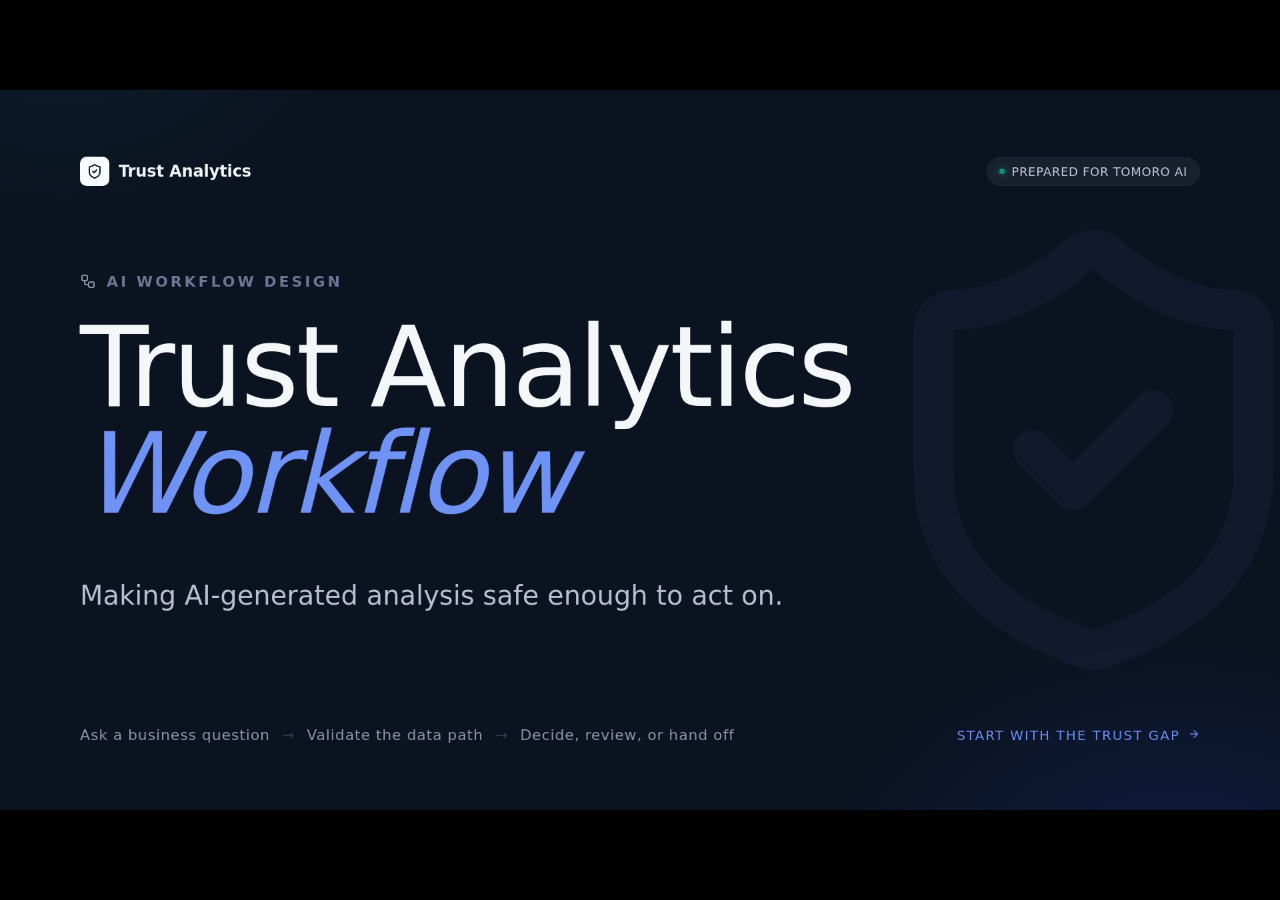
==== commit b95d714d: "Expand deck narrative and appendices" ====
--- a/deck/index.html
+++ b/deck/index.html
@@ -19,15 +19,19 @@
   "Start with the trust question: AI can produce analysis, but can the business safely act on it?",
   "Use the multi-asset promotion example to make the trust gap concrete: SQL and charts are useful, but teams still need table, transaction, and source checks.",
   "Frame chat as the ideal starting point, then explain why production analytics needs control points around the model.",
+  "Show the operating change: before, people manually investigated whether an AI answer was safe; after, the workflow turns those checks into product states and routes.",
   "Present the workflow as a control system: ask, shape, validate, route. The model does not just return text; the product creates a safe next action.",
   "Zoom into routing. A validated answer becomes a trust state: safe, needs evidence, or blocked.",
-  "Explain the main design decision: one analysis needs three product surfaces because three users ask different trust questions.",
+  "Explain the main design decision: trust is built in layers. First clear source conflict, then expose evidence, then make action safe.",
   "Use the screenshots as product proof: the workflow appears as decision, evidence, and escalation screens.",
-  "Make the thesis explicit: UX is not decoration. It narrows the model task and exposes uncertainty.",
+  "Make the thesis explicit: the interface is part of the control system around the model, which makes AI output safer to use.",
   "Close the main story: trusted AI analytics needs answer, evidence, action, and escalation.",
-  "Appendix A: show that the UI reads a structured product contract, not raw LLM prose.",
-  "Appendix B: show the call path and emphasise explicit cache, failure, and audit states.",
-  "Appendix C: show production guardrails: read-only SQL, pre-flight, source reconciliation, audit-first failure, exports, and telemetry."
+  "Appendix A: show the frontend design workflow: Image GPT variants, critique, implementation, screenshot QA.",
+  "Appendix B: show what worked and what did not work.",
+  "Appendix C: show that the UI reads a structured product contract, not raw LLM prose.",
+  "Appendix D: show the call path and emphasise explicit cache, failure, and audit states.",
+  "Appendix E: show production guardrails: read-only SQL, pre-flight, source reconciliation, audit-first failure, exports, and telemetry.",
+  "Close with presenter context: Jiashun Pang, prepared for Tomoro AI."
 ]
   </script>
 </head>
@@ -43,7 +47,7 @@
           <span class="logo"><span data-icon="shield-check"></span></span>
           <span>Trust Analytics</span>
         </div>
-        <span class="meta-pill"><span class="dot"></span>Trusted data decisions</span>
+        <span class="meta-pill"><span class="dot"></span>Prepared for Tomoro AI</span>
       </div>
 
       <div class="hero">
@@ -168,7 +172,44 @@
 
     </section>
 
-    <section class="s-workflow" data-label="04 Workflow">
+    <section class="s-before-after" data-label="04 Before After Workflow">
+      <div class="head split">
+        <div>
+          <span class="eyebrow"><span class="ico" data-icon="workflow"></span>Before / after workflow</span>
+          <h1 class="title">The workflow is designed to help people work differently with AI answers.</h1>
+        </div>
+        <p class="lede">The key shift is from manual trust investigation to explicit product states.</p>
+      </div>
+
+      <div class="before-after-grid">
+        <article class="workflow-lane before">
+          <div class="lane-head">
+            <span class="lane-label">Before</span>
+            <h2>People inspect the answer after the fact.</h2>
+          </div>
+          <div class="lane-steps">
+            <div><span>01</span><strong>Ask AI for analysis</strong><p>Plain-English question becomes SQL and chart.</p></div>
+            <div><span>02</span><strong>Manually check trust</strong><p>Which table, which transaction state, which source definition?</p></div>
+            <div><span>03</span><strong>Decide with hidden risk</strong><p>The answer moves into Slack, email, or a slide without a clear state.</p></div>
+          </div>
+        </article>
+
+        <article class="workflow-lane after">
+          <div class="lane-head">
+            <span class="lane-label">After</span>
+            <h2>The workflow turns trust checks into product states.</h2>
+          </div>
+          <div class="lane-steps">
+            <div><span>01</span><strong>Shape the question</strong><p>Metric, period, segment, source policy, and output are explicit.</p></div>
+            <div><span>02</span><strong>Validate the data path</strong><p>Read-only SQL, pre-flight checks, and source reconciliation run before packaging.</p></div>
+            <div><span>03</span><strong>Route the answer</strong><p>Decision-ready, evidence-needed, or blocked becomes the next screen.</p></div>
+          </div>
+        </article>
+      </div>
+
+    </section>
+
+    <section class="s-workflow" data-label="05 Workflow">
       <div class="head split">
         <div>
           <span class="eyebrow"><span class="ico" data-icon="workflow"></span>What I built</span>
@@ -280,7 +321,7 @@
       </div>
     </section>
 
-    <section class="s-route-closeup" data-label="05 Routing Close-up">
+    <section class="s-route-closeup" data-label="06 Routing Close-up">
       <div class="head split">
         <div>
           <span class="eyebrow"><span class="ico" data-icon="git-branch"></span>Routing close-up</span>
@@ -356,71 +397,118 @@
       </div>
     </section>
 
-    <section class="s-views" data-label="06 Three Views">
+    <section class="s-views" data-label="07 Trust Layers">
       <div class="head split">
         <div>
           <span class="eyebrow"><span class="ico" data-icon="users"></span>The design decision</span>
-          <h1 class="title">One answer, three user questions.</h1>
-        </div>
-        <p class="lede">This is not one dashboard with more tabs. It is three different answers to three different human needs.</p>
-      </div>
-
-      <div class="cards">
-        <div class="persona blue">
-          <div class="band">
-            <span>Business decision view</span>
-            <span class="ico" data-icon="target"></span>
-          </div>
-          <div class="body">
-            <div class="persona-meta">
-              <span class="ico-mini"><span data-icon="target"></span></span>
-              <span class="label">Decision owner</span>
-            </div>
-            <p class="ask">"Can I act on this?"</p>
-            <p class="desc">Plain-English conclusion, confidence signal, recommended use, boundary, and source warning.</p>
-          </div>
-        </div>
-
-        <div class="persona navy">
-          <div class="band">
-            <span>Analyst evidence view</span>
-            <span class="ico" data-icon="microscope"></span>
-          </div>
-          <div class="body">
-            <div class="persona-meta">
-              <span class="ico-mini"><span data-icon="microscope"></span></span>
-              <span class="label">Data practitioner</span>
-            </div>
-            <p class="ask">"Can I defend this?"</p>
-            <p class="desc">Executed SQL, source rationale, comparison rows, QA layers, and challenge notes.</p>
-          </div>
-        </div>
-
-        <div class="persona amber">
-          <div class="band">
-            <span>Audit handoff view</span>
-            <span class="ico" data-icon="file-warning"></span>
-          </div>
-          <div class="body">
-            <div class="persona-meta">
-              <span class="ico-mini"><span data-icon="file-warning"></span></span>
-              <span class="label">Risk &amp; compliance</span>
-            </div>
-            <p class="ask">"Should this be blocked?"</p>
-            <p class="desc">Explicit hold state, named source conflict, safe interim use, and a resolution checklist.</p>
-          </div>
-        </div>
-      </div>
-
-    </section>
-
-    <section class="s-proof" data-label="07 Product Proof">
+          <h1 class="title">Trust state decides the screen.</h1>
+        </div>
+        <p class="lede">Source conflict first. Evidence next. Action last. Each trust state routes the same answer to a different product surface.</p>
+      </div>
+
+      <div class="trust-stack">
+        <div class="trust-pyramid-panel">
+          <div class="trust-pyramid-label">Trust stack</div>
+          <div class="trust-pyramid">
+            <svg class="trust-pyramid-svg" viewBox="0 0 900 430" role="img" aria-label="Trust stack pyramid: no source conflict, evidence visible, safe to act">
+              <defs>
+                <linearGradient id="trustBaseFill" x1="0" y1="0" x2="0" y2="1">
+                  <stop offset="0" stop-color="#FFF3F0" />
+                  <stop offset="1" stop-color="#FFDCD2" />
+                </linearGradient>
+                <linearGradient id="trustEvidenceFill" x1="0" y1="0" x2="0" y2="1">
+                  <stop offset="0" stop-color="#F4F6FA" />
+                  <stop offset="1" stop-color="#D8DFEA" />
+                </linearGradient>
+                <linearGradient id="trustActionFill" x1="0" y1="0" x2="0" y2="1">
+                  <stop offset="0" stop-color="#EEF4FF" />
+                  <stop offset="1" stop-color="#BFD0FF" />
+                </linearGradient>
+              </defs>
+
+              <path class="pyramid-shadow" d="M450 18 L835 410 L65 410 Z" />
+              <polygon class="pyramid-layer base" points="171,302 729,302 835,410 65,410" />
+              <polygon class="pyramid-layer evidence" points="280,192 620,192 729,302 171,302" />
+              <polygon class="pyramid-layer action" points="450,18 620,192 280,192" />
+              <polyline class="pyramid-outline" points="450,18 835,410 65,410 450,18" />
+              <line class="pyramid-cut" x1="280" y1="192" x2="620" y2="192" />
+              <line class="pyramid-cut" x1="171" y1="302" x2="729" y2="302" />
+
+              <g class="pyramid-axis">
+                <line x1="42" y1="398" x2="42" y2="92" />
+                <polyline points="34,102 42,90 50,102" />
+                <text x="26" y="250" transform="rotate(-90 26 250)">trust builds upward</text>
+              </g>
+
+              <g class="pyramid-copy action-copy">
+                <text class="pyramid-index" x="450" y="88">03</text>
+                <text class="pyramid-title" x="450" y="120">Safe to act</text>
+                <text class="pyramid-sub" x="450" y="150">Decision-ready output</text>
+              </g>
+
+              <g class="pyramid-copy evidence-copy">
+                <text class="pyramid-index" x="450" y="222">02</text>
+                <text class="pyramid-title" x="450" y="250">Evidence visible</text>
+                <text class="pyramid-sub" x="450" y="280">SQL, source, QA path</text>
+              </g>
+
+              <g class="pyramid-copy base-copy">
+                <text class="pyramid-index" x="450" y="340">01</text>
+                <text class="pyramid-title" x="450" y="368">No source conflict</text>
+                <text class="pyramid-sub" x="450" y="398">Sources agree enough to continue</text>
+              </g>
+            </svg>
+          </div>
+        </div>
+
+        <div class="trust-route-stack">
+          <article class="trust-route-card action">
+            <div class="trust-route-head">
+              <span class="trust-route-icon"><span data-icon="target"></span></span>
+              <div>
+                <span>Action</span>
+                <h3>Business decision view</h3>
+              </div>
+            </div>
+            <p>Plain-English conclusion, boundary, and source warning.</p>
+            <strong>"Can I act on this?"</strong>
+          </article>
+
+          <article class="trust-route-card evidence">
+            <div class="trust-route-head">
+              <span class="trust-route-icon"><span data-icon="microscope"></span></span>
+              <div>
+                <span>Evidence</span>
+                <h3>Analyst evidence view</h3>
+              </div>
+            </div>
+            <p>Executed SQL, source rationale, QA, and challenge notes.</p>
+            <strong>"Can I defend this?"</strong>
+          </article>
+
+          <article class="trust-route-card blocked">
+            <div class="trust-route-head">
+              <span class="trust-route-icon"><span data-icon="file-warning"></span></span>
+              <div>
+                <span>Escalation</span>
+                <h3>Audit handoff view</h3>
+              </div>
+            </div>
+            <p>Named conflict, hold state, owner path, and resolution checklist.</p>
+            <strong>"Should this be blocked?"</strong>
+          </article>
+        </div>
+      </div>
+
+    </section>
+
+    <section class="s-proof" data-label="08 Product Proof">
       <div class="head split">
         <div>
           <span class="eyebrow"><span class="ico" data-icon="image"></span>Product surface</span>
           <h1 class="title">The workflow shows up as decisions, evidence, and escalation.</h1>
         </div>
-        <p class="lede">The user never receives a raw model answer. They receive a status and a next action.</p>
+        <p class="lede">The user never receives a raw model answer. They receive a product state: decision-ready, evidence-needed, or blocked.</p>
       </div>
 
       <div class="proof-grid">
@@ -463,13 +551,15 @@
           <p>When sources disagree, the system blocks leadership packaging and names the next step.</p>
         </article>
       </div>
-    </section>
-
-    <section class="s-controls" data-label="08 UX As Control System">
-      <div class="head split">
-        <div>
-          <span class="eyebrow"><span class="ico" data-icon="shield-check"></span>Why the workflow improves the model</span>
-          <h1 class="title">Good UX does not decorate the LLM. It narrows the task and exposes uncertainty.</h1>
+
+      <p class="product-disclaimer"><span>Boundary</span>Working demo built on committed synthetic fintech data. No client or production data is used. If live validation is unavailable, the result is shown only as a labeled verified cache.</p>
+    </section>
+
+    <section class="s-controls" data-label="09 AI Output Safety">
+      <div class="head split">
+        <div>
+          <span class="eyebrow"><span class="ico" data-icon="shield-check"></span>Why the workflow makes AI output safer to use</span>
+          <h1 class="title">A structured interface narrows the task and exposes uncertainty.</h1>
         </div>
         <p class="lede">With the right workflow, even a smaller model can be useful because the product gives it clearer jobs and safer boundaries.</p>
       </div>
@@ -503,7 +593,7 @@
 
     </section>
 
-    <section class="slide-dark s-reflect" data-label="09 Operating Lesson">
+    <section class="slide-dark s-reflect" data-label="10 Operating Lesson">
       <div class="head">
         <span class="eyebrow"><span class="ico" data-icon="lightbulb"></span>Operating lesson</span>
         <h1 class="title">The product has to earn trust before the analysis can drive action.</h1>
@@ -521,7 +611,7 @@
         <div class="point">
           <span class="num">2</span>
           <div class="point-body">
-            <h3>The best UX makes the model more useful.</h3>
+            <h3>The workflow makes the model more useful.</h3>
             <p>Shaping, validation, and source checks reduce ambiguity before the user sees the answer.</p>
           </div>
         </div>
@@ -535,13 +625,93 @@
         </div>
       </div>
 
-      <p class="bridge">Appendix: implementation details and production design choices.</p>
-    </section>
-
-    <section class="s-appendix s-architecture" data-label="10 Appendix Architecture">
-      <div class="head split">
-        <div>
-          <span class="eyebrow"><span class="ico" data-icon="code"></span>Appendix A</span>
+      <p class="bridge">Appendix: design process, lessons learned, implementation details, and production guardrails.</p>
+    </section>
+
+    <section class="s-appendix s-tool-process" data-label="11 Appendix Tool Process">
+      <div class="head split">
+        <div>
+          <span class="eyebrow"><span class="ico" data-icon="sparkles"></span>Appendix A</span>
+          <h1 class="title">Try a new tool: use Image GPT variants to accelerate frontend direction.</h1>
+        </div>
+        <p class="lede">The frontend process was: generate multiple visual directions, critique them together, then implement the chosen parts in code.</p>
+      </div>
+
+      <div class="variant-board">
+        <article class="variant-shot">
+          <img src="img/variant-a.png" alt="Image GPT frontend mockup variant A" />
+          <span>Variant A</span>
+        </article>
+        <article class="variant-shot">
+          <img src="img/variant-b.png" alt="Image GPT frontend mockup variant B" />
+          <span>Variant B</span>
+        </article>
+        <article class="variant-shot selected">
+          <img src="img/variant-c.png" alt="Image GPT frontend mockup variant C" />
+          <span>Variant C</span>
+        </article>
+        <article class="variant-shot">
+          <img src="img/variant-d.png" alt="Image GPT frontend mockup variant D" />
+          <span>Variant D</span>
+        </article>
+      </div>
+
+      <div class="design-loop">
+        <span><strong>Generate</strong>Image GPT mockups</span>
+        <span><strong>Critique</strong>Layout, density, trust cues</span>
+        <span><strong>Build</strong>React/CSS product routes</span>
+        <span><strong>Verify</strong>Browser screenshots and PDF export</span>
+      </div>
+    </section>
+
+    <section class="s-appendix s-lessons" data-label="12 Appendix Lessons">
+      <div class="head split">
+        <div>
+          <span class="eyebrow"><span class="ico" data-icon="list-checks"></span>Appendix B</span>
+          <h1 class="title">What worked, and what did not.</h1>
+        </div>
+        <p class="lede">The useful lesson is not that AI can make charts. It is where product structure helps AI become usable.</p>
+      </div>
+
+      <div class="lessons-grid">
+        <article class="lesson-panel worked">
+          <div class="lesson-panel-head">
+            <span class="lesson-badge"><span data-icon="check-circle"></span></span>
+            <div>
+              <span class="lesson-label">Worked</span>
+              <h2>Keep these design choices</h2>
+            </div>
+          </div>
+          <div class="lesson-list">
+            <p><span class="lesson-tag">State</span><strong>Trust state as the center.</strong> Decision-ready, evidence-needed, and blocked made the product easier to reason about.</p>
+            <p><span class="lesson-tag">Screen</span><strong>Separate screens by user need.</strong> Business users get action; analysts get evidence; risk gets escalation.</p>
+            <p><span class="lesson-tag">Fallback</span><strong>Explicit cached fallback.</strong> A verified cached result is useful only when it is labeled as cached.</p>
+            <p><span class="lesson-tag">Process</span><strong>Visual variants helped.</strong> Image-generated mockups made layout taste concrete before implementation.</p>
+          </div>
+        </article>
+
+        <article class="lesson-panel not-worked">
+          <div class="lesson-panel-head">
+            <span class="lesson-badge"><span data-icon="x-circle"></span></span>
+            <div>
+              <span class="lesson-label">Did not work</span>
+              <h2>Do not rely on these</h2>
+            </div>
+          </div>
+          <div class="lesson-list">
+            <p><span class="lesson-tag">Chat</span><strong>Chatbox-only UX.</strong> It looked simple, but it hid source choice, warnings, and next action.</p>
+            <p><span class="lesson-tag">Model</span><strong>Letting the LLM infer everything.</strong> The model needed shaped inputs and validation boundaries.</p>
+            <p><span class="lesson-tag">Evidence</span><strong>Raw SQL in the first screen.</strong> It made the business view feel less usable and less decision-focused.</p>
+            <p><span class="lesson-tag">Visual</span><strong>Overly decorative diagrams.</strong> If structure does not carry meaning, the slide feels polished but not persuasive.</p>
+          </div>
+        </article>
+      </div>
+    </section>
+
+    <section class="s-appendix s-architecture" data-label="13 Appendix Architecture">
+      <div class="head split">
+        <div>
+          <span class="eyebrow"><span class="ico" data-icon="code"></span>Appendix C</span>
           <h1 class="title">Core architecture: model output is projected into a controlled product contract.</h1>
         </div>
         <p class="lede">The UI does not read raw LLM text. It reads a structured analysis object with status, evidence, warnings, and exports.</p>
@@ -574,10 +744,10 @@
       </div>
     </section>
 
-    <section class="s-appendix s-call-logic" data-label="11 Appendix Call Logic">
-      <div class="head split">
-        <div>
-          <span class="eyebrow"><span class="ico" data-icon="workflow"></span>Appendix B</span>
+    <section class="s-appendix s-call-logic" data-label="14 Appendix Call Logic">
+      <div class="head split">
+        <div>
+          <span class="eyebrow"><span class="ico" data-icon="workflow"></span>Appendix D</span>
           <h1 class="title">Call logic: route every result to the safest next screen.</h1>
         </div>
         <p class="lede">A live path is useful only when failure, cache, and audit states are explicit.</p>
@@ -615,11 +785,11 @@
       </div>
     </section>
 
-    <section class="s-appendix s-guardrails" data-label="12 Appendix Guardrails">
-      <div class="head split">
-        <div>
-          <span class="eyebrow"><span class="ico" data-icon="shield-check"></span>Appendix C</span>
-          <h1 class="title">Production-grade design choices behind the workflow.</h1>
+    <section class="s-appendix s-guardrails" data-label="15 Appendix Guardrails">
+      <div class="head split">
+        <div>
+          <span class="eyebrow"><span class="ico" data-icon="shield-check"></span>Appendix E</span>
+          <h1 class="title">Production guardrails that make the workflow trustworthy.</h1>
         </div>
         <p class="lede">The implementation is intentionally narrow where trust matters and flexible where users need output.</p>
       </div>
@@ -664,6 +834,36 @@
       </div>
     </section>
 
+    <section class="slide-dark s-cover s-contact" data-label="16 Jiashun Pang">
+      <div class="backdrop"></div>
+      <span class="ico glyph" data-icon="shield-check" data-size="720" aria-hidden="true"></span>
+
+      <div class="brand-row">
+        <div class="brand">
+          <span class="logo"><span data-icon="shield-check"></span></span>
+          <span>Trust Analytics</span>
+        </div>
+        <span class="meta-pill"><span class="dot"></span>Prepared for Tomoro AI</span>
+      </div>
+
+      <div class="hero">
+        <span class="eyebrow"><span class="ico" data-icon="workflow"></span>AI workflow design</span>
+        <h1>Trust Analytics<br /><span class="accent">Workflow</span></h1>
+        <p class="sub">A focused trust workflow for AI-generated analysis.</p>
+      </div>
+
+      <div class="footer">
+        <div class="footline">
+          <span class="author">Prepared by Jiashun Pang with Codex</span>
+          <span class="sep">→</span>
+          <span>Synthetic fintech data</span>
+          <span class="sep">→</span>
+          <span>May 2026</span>
+        </div>
+        <span class="arrow"><span>For Tomoro AI</span><span class="ico" data-icon="sparkles" data-size="18"></span></span>
+      </div>
+    </section>
+
   </deck-stage>
 
   <script src="js/deck-stage.js"></script>
--- a/deck/css/slides.css
+++ b/deck/css/slides.css
@@ -419,59 +419,212 @@
 .shot .ratio { position: absolute; top: 22px; right: 24px; font-family: var(--font-mono); font-size: 14px; color: var(--text-muted); white-space: nowrap; }
 
 /* =========================================================
-   SLIDE 4 — Three Views, Three Personas
+   SLIDE 6 — Trust Layers
    ========================================================= */
-.s-views { padding: var(--pad-top) var(--pad-x) var(--pad-bottom); display: flex; flex-direction: column; gap: 48px; }
-.s-views .cards { display: grid; grid-template-columns: repeat(3, 1fr); gap: 28px; align-items: stretch; }
-
-.persona {
+.s-views { padding: var(--pad-top) var(--pad-x) var(--pad-bottom); display: flex; flex-direction: column; gap: 44px; }
+.s-views .title { max-width: 1120px; }
+.s-views .lede { max-width: 560px; }
+
+.trust-stack {
+  display: grid;
+  grid-template-columns: minmax(0, 1.12fr) minmax(0, 0.88fr);
+  gap: 34px;
+  align-items: stretch;
+  min-height: 500px;
+}
+
+.trust-pyramid-panel {
+  position: relative;
+  border: 1px solid var(--border-hairline);
+  border-radius: 18px;
+  background:
+    linear-gradient(180deg, rgba(248,250,252,0.96), rgba(242,246,250,0.92)),
+    repeating-linear-gradient(135deg, rgba(152,162,179,0.11) 0 10px, transparent 10px 22px);
+  box-shadow: 0 24px 62px -50px rgba(11,18,32,0.42);
+  padding: 30px 28px 30px;
+  overflow: hidden;
+}
+
+.trust-pyramid-label {
+  font-family: var(--font-mono);
+  font-size: 15px;
+  font-weight: 600;
+  letter-spacing: 0.18em;
+  text-transform: uppercase;
+  color: var(--text-muted);
+  margin-bottom: 20px;
+}
+
+.trust-pyramid {
+  height: 438px;
+  display: grid;
+  place-items: center;
+}
+
+.trust-pyramid-svg {
+  width: 106%;
+  max-width: 980px;
+  height: auto;
+  display: block;
+  overflow: visible;
+}
+
+.pyramid-layer {
+  stroke-width: 1.4;
+  vector-effect: non-scaling-stroke;
+}
+.pyramid-layer.base {
+  fill: url(#trustBaseFill);
+  stroke: #E09A88;
+}
+.pyramid-layer.evidence {
+  fill: url(#trustEvidenceFill);
+  stroke: #98A2B3;
+}
+.pyramid-layer.action {
+  fill: url(#trustActionFill);
+  stroke: #6F96F4;
+}
+.pyramid-shadow {
+  fill: #0B1220;
+  opacity: 0.055;
+  transform: translate(0, 12px);
+}
+.pyramid-outline {
+  fill: none;
+  stroke: rgba(102,112,133,0.50);
+  stroke-width: 1.8;
+  vector-effect: non-scaling-stroke;
+}
+.pyramid-cut {
+  stroke: rgba(255,255,255,0.92);
+  stroke-width: 7;
+  stroke-linecap: square;
+  vector-effect: non-scaling-stroke;
+}
+.pyramid-axis line,
+.pyramid-axis polyline {
+  fill: none;
+  stroke: rgba(102,112,133,0.34);
+  stroke-width: 1.4;
+  vector-effect: non-scaling-stroke;
+}
+.pyramid-axis text {
+  font-family: var(--font-mono);
+  font-size: 12px;
+  font-weight: 600;
+  letter-spacing: 0.17em;
+  text-transform: uppercase;
+  fill: #98A2B3;
+}
+
+.pyramid-copy {
+  font-family: var(--font-sans);
+  fill: var(--text-primary);
+}
+.pyramid-index {
+  font-family: var(--font-sans);
+  font-size: 15px;
+  font-weight: 600;
+  letter-spacing: 0.08em;
+  fill: #667085;
+  opacity: 0.88;
+  text-anchor: middle;
+}
+.pyramid-title {
+  font-size: 34px;
+  font-weight: 600;
+  letter-spacing: -0.01em;
+  text-anchor: middle;
+}
+.action-copy .pyramid-title {
+  font-size: 29px;
+}
+.action-copy .pyramid-sub {
+  font-size: 18px;
+}
+.pyramid-sub {
+  font-size: 20px;
+  font-weight: 400;
+  fill: var(--text-secondary);
+  text-anchor: middle;
+}
+
+.trust-route-stack {
+  display: flex;
+  flex-direction: column;
+  gap: 18px;
+}
+
+.trust-route-card {
+  flex: 1;
+  display: flex;
+  flex-direction: column;
+  gap: 14px;
+  padding: 26px 30px;
+  border-radius: 18px;
   background: var(--surface);
   border: 1px solid var(--border-hairline);
-  border-radius: var(--r-card);
-  display: flex; flex-direction: column;
-  overflow: hidden;
-  min-height: 420px;
-  height: 100%;
-  box-shadow: 0 16px 42px -34px rgba(11,18,32,0.28);
-}
-.persona .band {
-  padding: 24px 32px;
-  display: flex; align-items: center; justify-content: space-between;
-  font-size: 26px; font-weight: 600;
-  letter-spacing: -0.005em;
-  color: var(--text-on-dark);
-  border-bottom: 1px solid transparent;
-}
-.persona .band .ico { width: 28px; height: 28px; }
-.persona.blue   .band { background: var(--accent-blue); color: #fff; }
-.persona.navy   .band { background: var(--bg-dark); color: #fff; }
-.persona.amber  .band { background: #B54708; color: #FFF8E7; }
-
-.persona .body { padding: 32px 36px 36px; display: flex; flex-direction: column; gap: 22px; flex: 1; }
-.persona .persona-meta { display: flex; align-items: center; gap: 12px; }
-.persona .persona-meta .ico-mini {
-  width: 36px; height: 36px; border-radius: 10px;
-  display: grid; place-items: center;
-}
-.persona .persona-meta .ico-mini svg { width: 20px; height: 20px; }
-.persona.blue  .persona-meta .ico-mini { background: var(--accent-blue-soft); color: var(--accent-blue-deep); }
-.persona.navy  .persona-meta .ico-mini { background: var(--surface-tint-slate); color: var(--text-primary); }
-.persona.amber .persona-meta .ico-mini { background: var(--surface-tint-amber); color: var(--warning); }
-.persona .persona-meta .label { font-size: 18px; letter-spacing: 0.14em; text-transform: uppercase; color: var(--text-muted); font-weight: 600; font-style: italic; }
-
-.persona .ask {
-  font-style: italic; font-size: 30px; line-height: 1.25;
-  color: var(--text-primary); font-weight: 500;
+  box-shadow: 0 22px 56px -48px rgba(11,18,32,0.38);
+}
+
+.trust-route-head {
+  display: flex;
+  align-items: center;
+  gap: 16px;
+}
+
+.trust-route-card .trust-route-icon {
+  width: 54px;
+  height: 54px;
+  border-radius: 14px;
+  display: grid;
+  place-items: center;
+  flex: 0 0 auto;
+}
+.trust-route-card .trust-route-icon svg { width: 28px; height: 28px; }
+.trust-route-card.action .trust-route-icon { color: var(--accent-blue-deep); background: var(--accent-blue-soft); }
+.trust-route-card.evidence .trust-route-icon { color: var(--text-primary); background: var(--surface-tint-slate); }
+.trust-route-card.blocked .trust-route-icon { color: var(--warning); background: var(--surface-tint-amber); }
+
+.trust-route-head div > span {
+  display: block;
+  margin-bottom: 4px;
+  font-family: var(--font-mono);
+  font-size: 15px;
+  letter-spacing: 0.16em;
+  text-transform: uppercase;
+  color: var(--text-muted);
+  font-weight: 600;
+}
+
+.trust-route-card h3 {
+  margin: 0;
+  font-size: 28px;
+  line-height: 1.05;
   letter-spacing: -0.01em;
-  padding-left: 18px;
-  border-left: 3px solid var(--accent-blue-soft);
-}
-.persona.amber .ask { border-left-color: #F3D6A4; }
-.persona.navy  .ask { border-left-color: #D8DFEC; }
-
-.persona .desc { font-size: 22px; line-height: 1.45; color: var(--text-secondary); }
-
-.s-views .footer-caption { font-size: 26px; font-style: italic; color: var(--accent-blue); }
+}
+
+.trust-route-card p {
+  margin: 0;
+  font-size: 22px;
+  line-height: 1.35;
+  color: var(--text-secondary);
+}
+
+.trust-route-card > strong {
+  margin-top: auto;
+  display: block;
+  font-size: 23px;
+  line-height: 1.15;
+  font-weight: 600;
+  font-style: italic;
+  color: var(--text-primary);
+}
+
+.trust-route-card.action { border-top: 5px solid var(--accent-blue); }
+.trust-route-card.evidence { border-top: 5px solid var(--bg-dark); }
+.trust-route-card.blocked { border-top: 5px solid #B54708; }
 
 /* =========================================================
    SLIDE 5 — Reflection
@@ -1028,6 +1181,7 @@
 }
 
 .s-false-ideal,
+.s-before-after,
 .s-workflow,
 .s-proof,
 .s-controls,
@@ -1057,12 +1211,14 @@
   gap: 22px;
 }
 .s-false-ideal .title,
+.s-before-after .title,
 .s-controls .title,
 .s-appendix .title {
   max-width: 1500px;
   font-size: 78px;
 }
 .s-false-ideal .title { font-size: 68px; max-width: 1600px; }
+.s-before-after .title { font-size: 66px; max-width: 1220px; }
 
 .compare-grid {
   display: grid;
@@ -1310,6 +1466,111 @@
 .status-strip span {
   color: var(--text-secondary);
   font-size: 20px;
+}
+
+.before-after-grid {
+  display: grid;
+  grid-template-columns: 1fr 1fr;
+  gap: 30px;
+  flex: 1;
+  min-height: 0;
+}
+.workflow-lane {
+  background: var(--surface);
+  border: 1px solid var(--border-hairline);
+  border-radius: var(--r-card);
+  padding: 34px;
+  display: flex;
+  flex-direction: column;
+  gap: 28px;
+  box-shadow: 0 18px 52px -46px rgba(11,18,32,0.32);
+}
+.workflow-lane.before {
+  border-top: 6px solid #98A2B3;
+}
+.workflow-lane.after {
+  border-top: 6px solid var(--accent-blue);
+}
+.lane-head {
+  display: flex;
+  flex-direction: column;
+  gap: 12px;
+}
+.lane-label {
+  font-family: var(--font-mono);
+  font-size: 14px;
+  font-weight: 600;
+  letter-spacing: 0.18em;
+  text-transform: uppercase;
+  color: var(--text-muted);
+}
+.workflow-lane h2 {
+  margin: 0;
+  font-size: 36px;
+  line-height: 1.12;
+  letter-spacing: -0.015em;
+}
+.lane-steps {
+  display: grid;
+  gap: 16px;
+}
+.lane-steps div {
+  display: grid;
+  grid-template-columns: 46px 1fr;
+  column-gap: 18px;
+  row-gap: 6px;
+  padding: 18px 20px;
+  border-radius: 13px;
+  background: #F8FAFC;
+  border: 1px solid var(--border-hairline);
+}
+.workflow-lane.after .lane-steps div {
+  background: #F5F8FF;
+  border-color: #DCE6FB;
+}
+.lane-steps span {
+  grid-row: 1 / span 2;
+  width: 38px;
+  height: 38px;
+  border-radius: 50%;
+  display: grid;
+  place-items: center;
+  font-family: var(--font-mono);
+  font-size: 13px;
+  color: var(--text-muted);
+  background: #FFFFFF;
+  border: 1px solid var(--border-hairline);
+}
+.lane-steps strong {
+  font-size: 22px;
+  color: var(--text-primary);
+}
+.lane-steps p {
+  margin: 0;
+  font-size: 19px;
+  line-height: 1.35;
+  color: var(--text-secondary);
+}
+.data-note {
+  margin: 0;
+  display: inline-flex;
+  align-items: center;
+  gap: 14px;
+  align-self: flex-start;
+  color: var(--text-secondary);
+  font-size: 20px;
+}
+.data-note span {
+  font-family: var(--font-mono);
+  font-size: 13px;
+  font-weight: 600;
+  letter-spacing: 0.16em;
+  text-transform: uppercase;
+  color: var(--warning);
+  background: var(--warning-soft);
+  border: 1px solid #F3D6A4;
+  border-radius: var(--r-pill);
+  padding: 8px 12px;
 }
 
 .workflow-map.workflow-canvas {
@@ -1986,6 +2247,9 @@
 .route-detail.stop .route-rule-list span { background: #FFFAEB; border-color: #F3D6A4; }
 
 .s-proof .title { font-size: 72px; max-width: 1120px; }
+.s-proof {
+  gap: 32px;
+}
 .proof-grid {
   display: grid;
   grid-template-columns: 1.16fr 0.92fr 0.92fr;
@@ -2029,6 +2293,26 @@
   font-size: 20px;
   line-height: 1.35;
 }
+.product-disclaimer {
+  margin: -4px 0 0;
+  padding: 13px 18px;
+  border-radius: 12px;
+  border: 1px solid #D8DEE8;
+  background: rgba(255,255,255,0.84);
+  color: var(--text-secondary);
+  font-size: 15px;
+  line-height: 1.35;
+  box-shadow: 0 10px 30px -26px rgba(11,18,32,0.28);
+}
+.product-disclaimer span {
+  margin-right: 12px;
+  font-family: var(--font-mono);
+  font-size: 11px;
+  font-weight: 700;
+  letter-spacing: 0.15em;
+  text-transform: uppercase;
+  color: var(--warning);
+}
 .amber-text { color: var(--warning) !important; }
 
 .control-grid {
@@ -2090,7 +2374,203 @@
   background: #F7F9FC;
   gap: 42px;
 }
+.s-tool-process {
+  gap: 34px;
+}
 .s-appendix .head.split .lede { max-width: 560px; }
+.s-tool-process .title,
+.s-lessons .title { font-size: 70px; max-width: 1260px; }
+
+.variant-board {
+  display: grid;
+  grid-template-columns: repeat(4, 1fr);
+  gap: 18px;
+}
+.variant-shot {
+  background:
+    linear-gradient(180deg, #111A2B 0%, #0B1220 100%);
+  border: 1px solid #26334A;
+  border-radius: var(--r-card);
+  padding: 12px;
+  display: flex;
+  flex-direction: column;
+  gap: 12px;
+  box-shadow: 0 22px 56px -42px rgba(11,18,32,0.58);
+  min-height: 250px;
+}
+.variant-shot.selected {
+  border-color: #5E7EE8;
+  box-shadow:
+    inset 0 5px 0 var(--accent-blue),
+    0 22px 56px -42px rgba(11,18,32,0.58);
+}
+.variant-shot img {
+  width: 100%;
+  height: 210px;
+  object-fit: cover;
+  object-position: top left;
+  border-radius: 10px;
+  border: 1px solid #26334A;
+  display: block;
+}
+.variant-shot span {
+  font-family: var(--font-mono);
+  font-size: 13px;
+  letter-spacing: 0.16em;
+  text-transform: uppercase;
+  color: #AAB4C8;
+  padding: 0 4px 2px;
+}
+.variant-shot.selected span { color: #BFD0FF; }
+
+.design-loop {
+  display: grid;
+  grid-template-columns: repeat(4, 1fr);
+  gap: 10px;
+  margin-top: 0;
+}
+.design-loop span {
+  background: #FFFFFF;
+  border: 1px solid var(--border-hairline);
+  border-radius: var(--r-card);
+  padding: 16px 18px;
+  color: var(--text-secondary);
+  font-size: 17px;
+  line-height: 1.32;
+}
+.design-loop strong {
+  display: block;
+  color: var(--text-primary);
+  font-size: 21px;
+  letter-spacing: -0.01em;
+  margin-bottom: 4px;
+}
+
+.lessons-grid {
+  display: grid;
+  grid-template-columns: 1fr 1fr;
+  gap: 28px;
+  flex: 1;
+  min-height: 0;
+}
+.lesson-panel {
+  border-radius: var(--r-card);
+  padding: 28px;
+  display: flex;
+  flex-direction: column;
+  gap: 18px;
+  border: 1px solid #26334A;
+  box-shadow: 0 22px 56px -42px rgba(11,18,32,0.58);
+}
+.lesson-panel.worked {
+  border-color: rgba(6,118,71,0.42);
+  background:
+    radial-gradient(circle at 12% 10%, rgba(6,118,71,0.24), transparent 34%),
+    linear-gradient(180deg, #111A2B 0%, #0B1220 100%);
+  box-shadow: inset 0 6px 0 var(--success), 0 22px 56px -42px rgba(11,18,32,0.58);
+}
+.lesson-panel.not-worked {
+  border-color: rgba(190,69,4,0.52);
+  background:
+    radial-gradient(circle at 12% 10%, rgba(190,69,4,0.24), transparent 34%),
+    linear-gradient(180deg, #111A2B 0%, #0B1220 100%);
+  box-shadow: inset 0 6px 0 var(--warning), 0 22px 56px -42px rgba(11,18,32,0.58);
+}
+.lesson-panel-head {
+  display: flex;
+  align-items: center;
+  gap: 14px;
+}
+.lesson-badge {
+  width: 44px;
+  height: 44px;
+  border-radius: 12px;
+  display: grid;
+  place-items: center;
+  flex: 0 0 auto;
+  background: #101827;
+  border: 1px solid #26334A;
+}
+.lesson-panel.worked .lesson-badge {
+  color: #7DD3A7;
+  border-color: rgba(125,211,167,0.34);
+  background: rgba(6,118,71,0.16);
+}
+.lesson-panel.not-worked .lesson-badge {
+  color: #FDBA74;
+  border-color: rgba(251,186,116,0.36);
+  background: rgba(190,69,4,0.15);
+}
+.lesson-badge svg {
+  width: 22px;
+  height: 22px;
+}
+.lesson-label {
+  display: block;
+  margin-bottom: 4px;
+  font-family: var(--font-mono);
+  font-size: 13px;
+  letter-spacing: 0.18em;
+  text-transform: uppercase;
+  color: #AAB4C8;
+}
+.lesson-panel h2 {
+  margin: 0;
+  color: #F4F6F8;
+  font-size: 28px;
+  line-height: 1.05;
+  letter-spacing: -0.012em;
+}
+.lesson-list {
+  display: grid;
+  gap: 12px;
+}
+.lesson-list p {
+  position: relative;
+  margin: 0;
+  color: #AAB4C8;
+  font-size: 18px;
+  line-height: 1.38;
+  padding: 14px 16px 14px 104px;
+  border-radius: 12px;
+  background: rgba(16,24,39,0.82);
+  border: 1px solid #26334A;
+}
+.lesson-panel.worked .lesson-list p { border-color: rgba(125,211,167,0.20); }
+.lesson-panel.not-worked .lesson-list p { border-color: rgba(251,186,116,0.22); }
+.lesson-tag {
+  position: absolute;
+  left: 14px;
+  top: 16px;
+  width: 70px;
+  height: 25px;
+  border-radius: 999px;
+  display: inline-flex;
+  align-items: center;
+  justify-content: center;
+  font-family: var(--font-mono);
+  font-size: 10px;
+  font-weight: 700;
+  letter-spacing: 0.09em;
+  text-transform: uppercase;
+}
+.worked .lesson-tag {
+  color: #7DD3A7;
+  background: rgba(6,118,71,0.14);
+  border: 1px solid rgba(125,211,167,0.26);
+}
+.not-worked .lesson-tag {
+  color: #FDBA74;
+  background: rgba(190,69,4,0.13);
+  border: 1px solid rgba(251,186,116,0.28);
+}
+.lesson-list strong {
+  display: block;
+  color: #F4F6F8;
+  font-size: 20px;
+  letter-spacing: -0.01em;
+  margin-bottom: 3px;
+}
 
 .arch-map {
   display: grid;
@@ -2305,6 +2785,21 @@
   padding: 10px 12px;
   font-size: 13px;
   line-height: 1.2;
+}
+
+.s-contact .hero {
+  max-width: 1420px;
+}
+.s-contact .hero .sub {
+  max-width: 980px;
+}
+.s-contact .footer .footline {
+  font-size: 19px;
+}
+.s-contact .footer .footline .author {
+  color: #F4F6F8;
+  font-weight: 700;
+  letter-spacing: 0.02em;
 }
 
 /* =========================================================
@@ -2321,3 +2816,13 @@
   border-bottom-width: 2px;
   border-radius: 4px;
 }
+
+@media print {
+  section *,
+  section *::before,
+  section *::after {
+    box-shadow: none !important;
+    filter: none !important;
+    text-shadow: none !important;
+  }
+}
